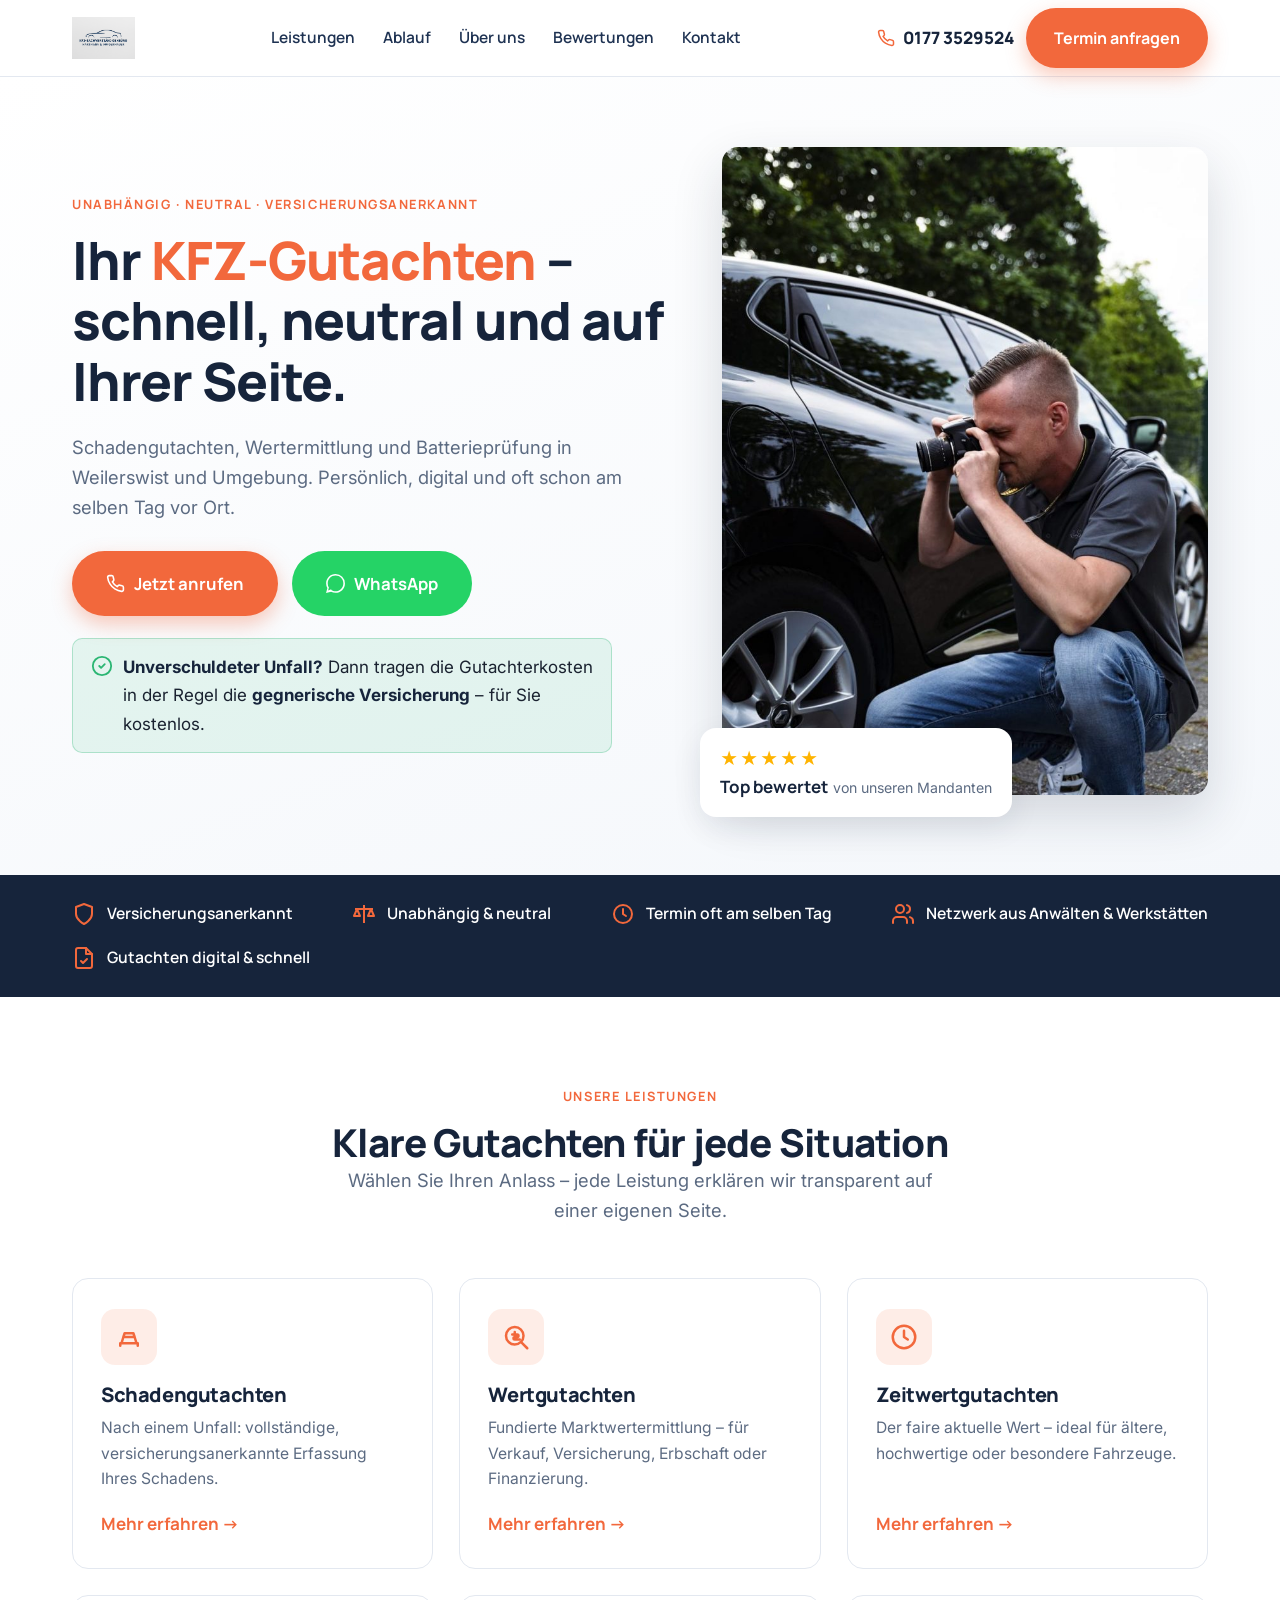
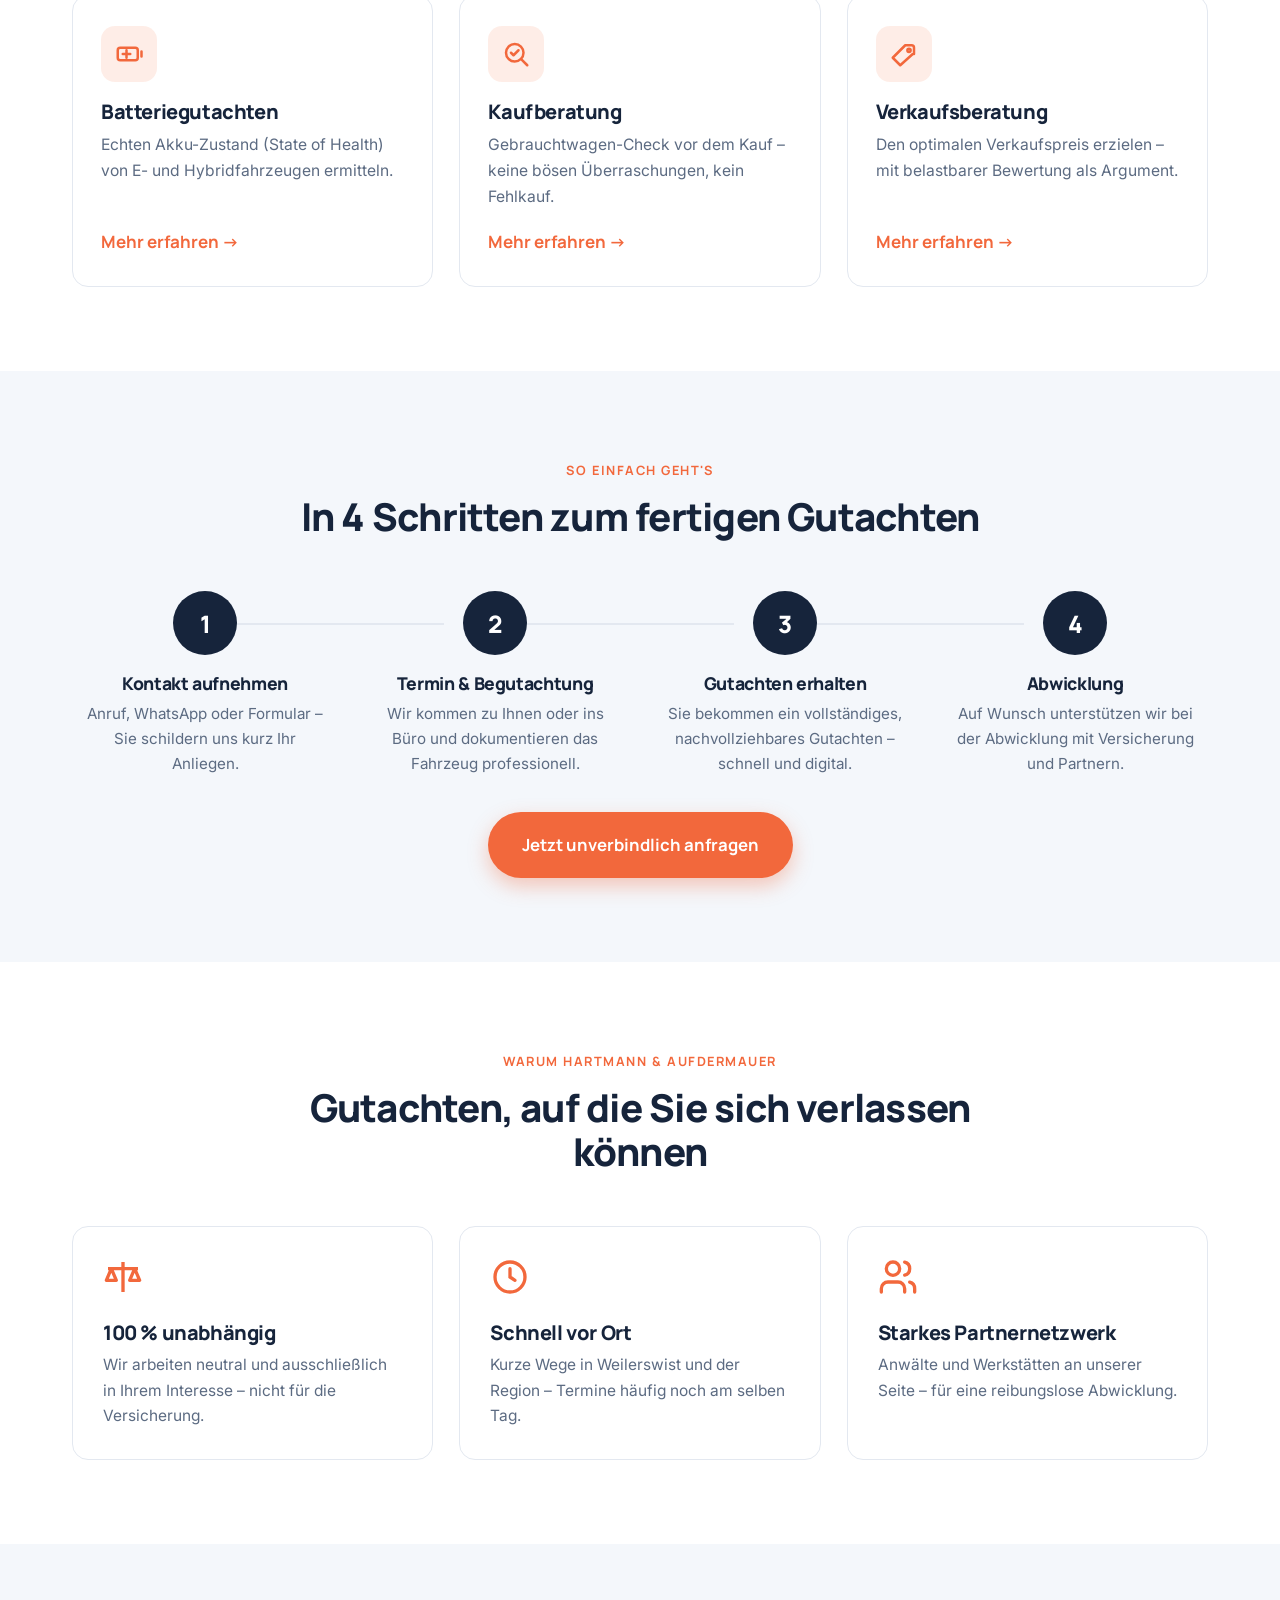
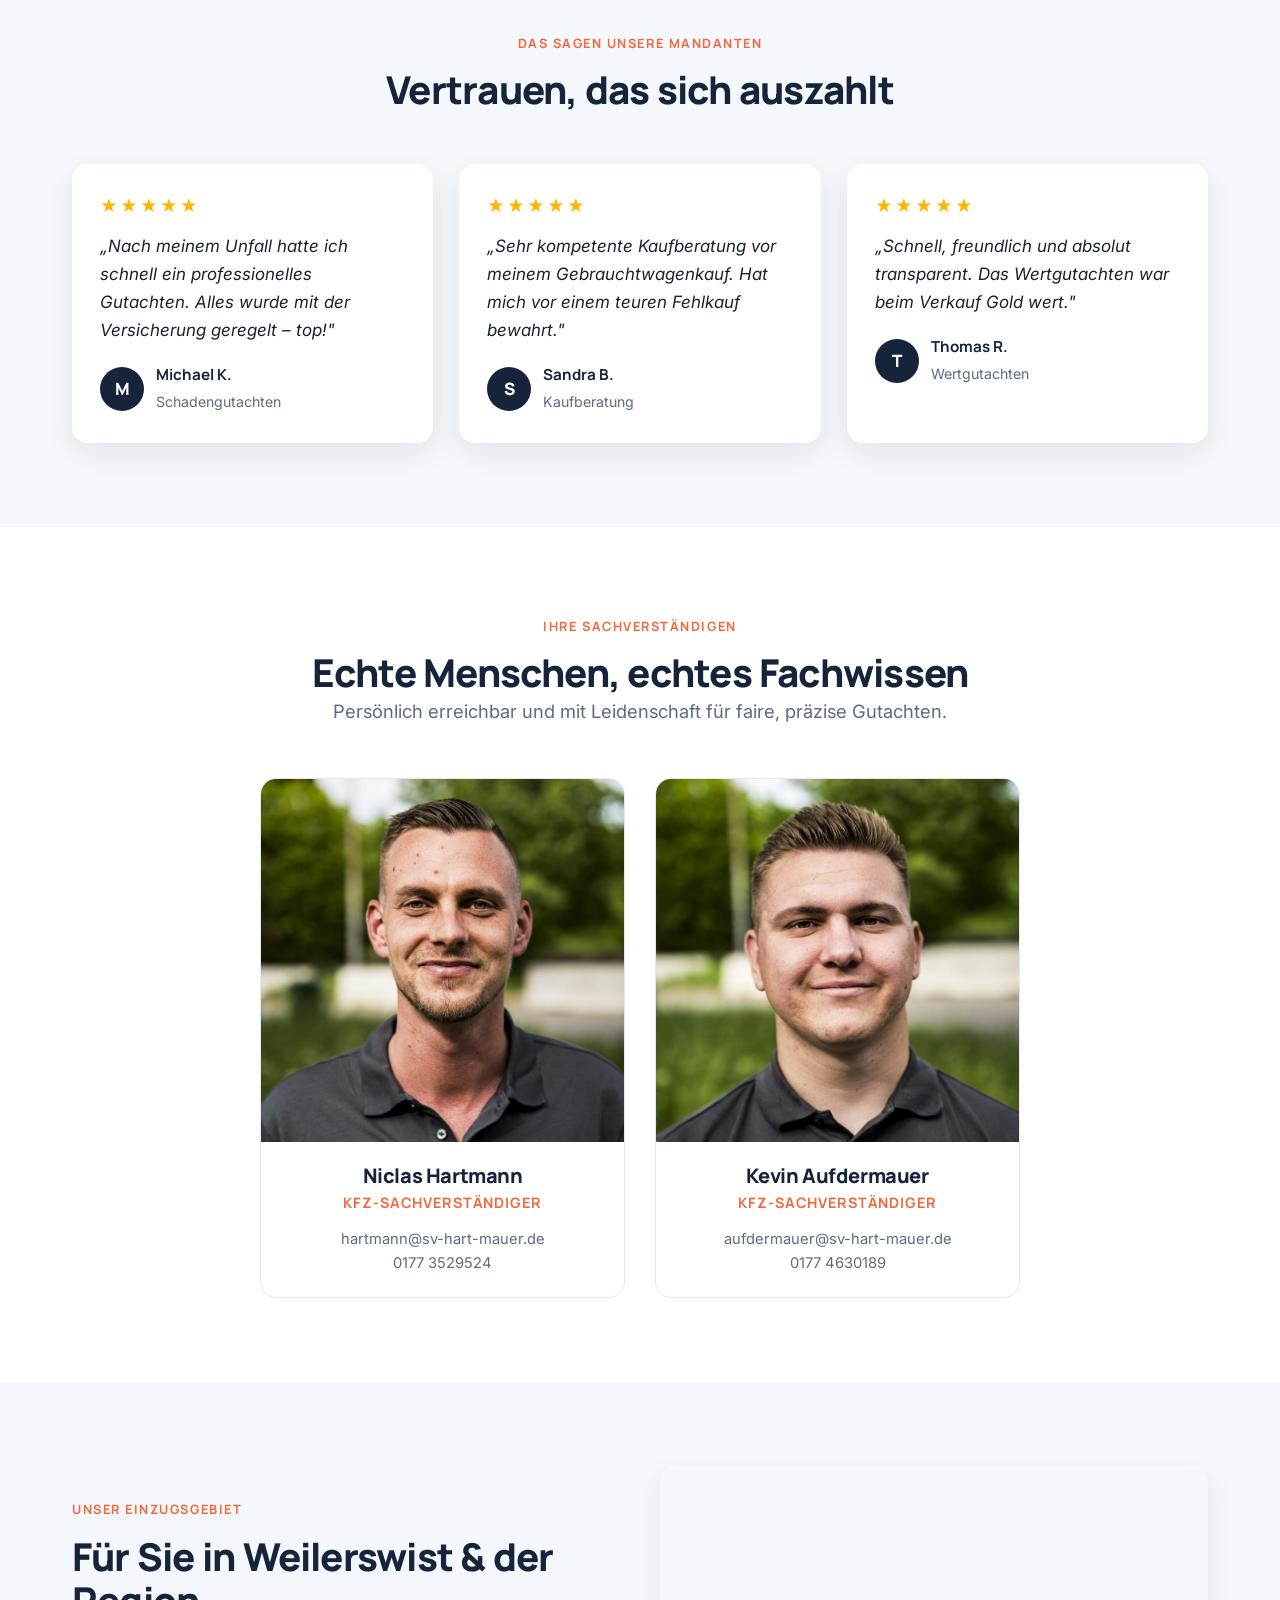
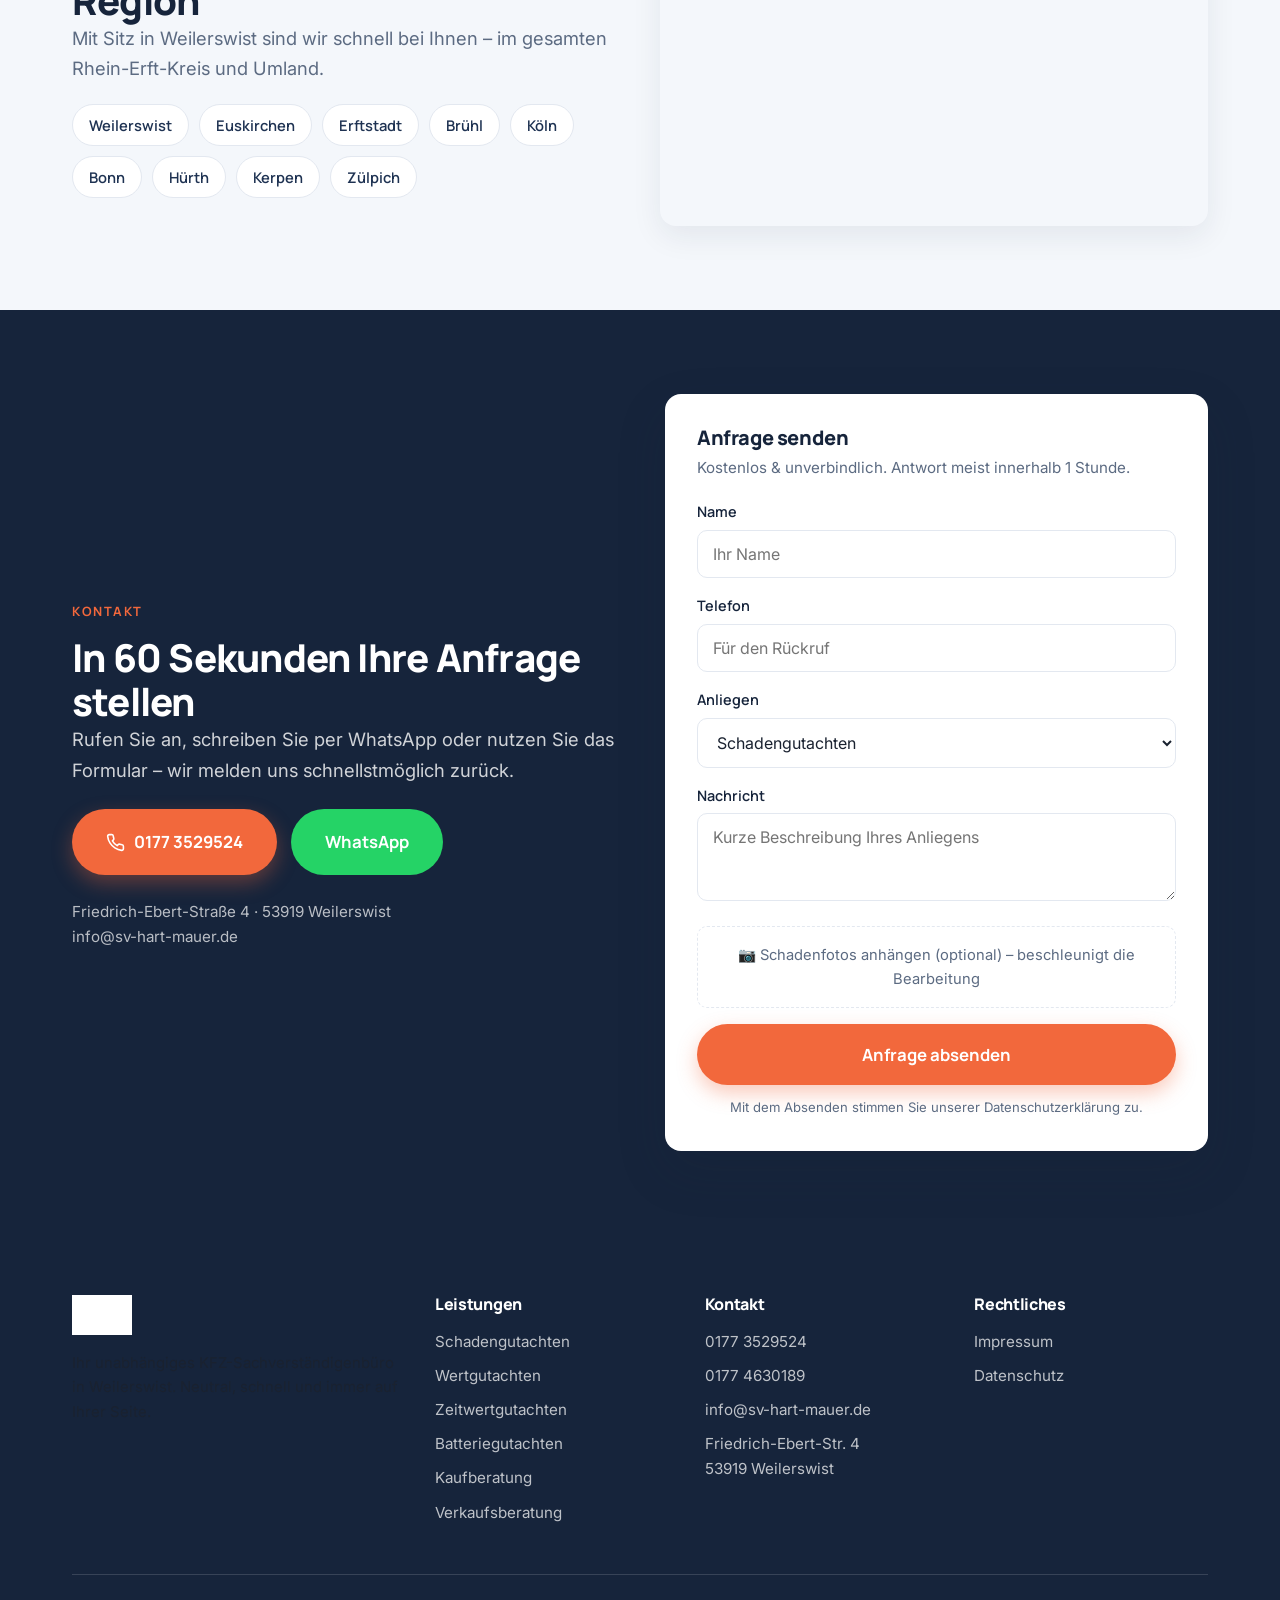
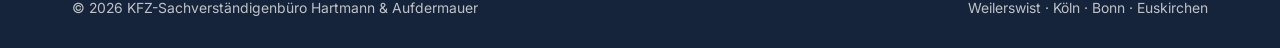
==== index.html @ 3e232c46 "Demo: Website-Prototyp KFZ-Sachverständigenbüro Hartmann & Aufdermauer Co-Authored-By: Claude Opus 4" ====
<!DOCTYPE html>
<html lang="de">
<head>
<meta charset="UTF-8">
<meta name="viewport" content="width=device-width, initial-scale=1">
<title>KFZ-Sachverständigenbüro Hartmann & Aufdermauer | Gutachten in Weilerswist</title>
<meta name="description" content="Unabhängiges KFZ-Sachverständigenbüro in Weilerswist. Schadengutachten, Wertgutachten & Batterieprüfung – neutral, versicherungsanerkannt, oft am selben Tag. Jetzt anrufen.">
<link rel="icon" href="images/logo-icon.png">
<link rel="preconnect" href="https://fonts.googleapis.com">
<link rel="preconnect" href="https://fonts.gstatic.com" crossorigin>
<link href="https://fonts.googleapis.com/css2?family=Inter:wght@400;500;600&family=Manrope:wght@600;700;800&display=swap" rel="stylesheet">
<link rel="stylesheet" href="css/style.css">
</head>
<body>

<!-- ============ HEADER ============ -->
<header class="header">
  <div class="container header-inner">
    <a class="logo" href="index.html"><img src="images/logo-quer.png" alt="KFZ-Sachverständigenbüro Hartmann & Aufdermauer"></a>
    <input type="checkbox" id="navtoggle" class="nav-toggle">
    <nav class="nav">
      <a href="#leistungen">Leistungen</a>
      <a href="#ablauf">Ablauf</a>
      <a href="#team">Über uns</a>
      <a href="#bewertungen">Bewertungen</a>
      <a href="#kontakt">Kontakt</a>
    </nav>
    <div class="header-cta">
      <a class="header-phone" href="tel:+491773529524">
        <svg viewBox="0 0 24 24" fill="none" stroke="currentColor" stroke-width="2"><path d="M22 16.92v3a2 2 0 0 1-2.18 2 19.79 19.79 0 0 1-8.63-3.07 19.5 19.5 0 0 1-6-6 19.79 19.79 0 0 1-3.07-8.67A2 2 0 0 1 4.11 2h3a2 2 0 0 1 2 1.72c.13.96.36 1.9.7 2.81a2 2 0 0 1-.45 2.11L8.09 9.91a16 16 0 0 0 6 6l1.27-1.27a2 2 0 0 1 2.11-.45c.9.34 1.85.57 2.81.7A2 2 0 0 1 22 16.92z" stroke-linecap="round" stroke-linejoin="round"/></svg>
        0177 3529524
      </a>
      <a class="btn btn-primary" href="#kontakt">Termin anfragen</a>
      <label for="navtoggle" class="nav-toggle-label"><span></span><span></span><span></span></label>
    </div>
  </div>
</header>

<!-- ============ HERO ============ -->
<section class="hero">
  <div class="container hero-grid">
    <div class="hero-text">
      <span class="eyebrow">Unabhängig · Neutral · Versicherungsanerkannt</span>
      <h1>Ihr <span>KFZ-Gutachten</span> – schnell, neutral und auf Ihrer Seite.</h1>
      <p class="lead">Schadengutachten, Wertermittlung und Batterieprüfung in Weilerswist und Umgebung. Persönlich, digital und oft schon am selben Tag vor Ort.</p>
      <div class="hero-actions">
        <a class="btn btn-primary btn-lg" href="tel:+491773529524">
          <svg viewBox="0 0 24 24" fill="none" stroke="currentColor" stroke-width="2"><path d="M22 16.92v3a2 2 0 0 1-2.18 2 19.79 19.79 0 0 1-8.63-3.07 19.5 19.5 0 0 1-6-6 19.79 19.79 0 0 1-3.07-8.67A2 2 0 0 1 4.11 2h3a2 2 0 0 1 2 1.72c.13.96.36 1.9.7 2.81a2 2 0 0 1-.45 2.11L8.09 9.91a16 16 0 0 0 6 6l1.27-1.27a2 2 0 0 1 2.11-.45c.9.34 1.85.57 2.81.7A2 2 0 0 1 22 16.92z" stroke-linecap="round" stroke-linejoin="round"/></svg>
          Jetzt anrufen
        </a>
        <a class="btn btn-whatsapp btn-lg" href="https://wa.me/491773529524">
          <svg viewBox="0 0 24 24" fill="currentColor"><path d="M.057 24l1.687-6.163a11.867 11.867 0 0 1-1.587-5.946C.16 5.335 5.495 0 12.05 0a11.817 11.817 0 0 1 8.413 3.488 11.824 11.824 0 0 1 3.48 8.414c-.003 6.557-5.338 11.892-11.893 11.892a11.9 11.9 0 0 1-5.688-1.448L.057 24zm6.597-3.807c1.676.995 3.276 1.591 5.392 1.592 5.448 0 9.886-4.434 9.889-9.885.002-5.462-4.415-9.89-9.881-9.892-5.452 0-9.887 4.434-9.889 9.884a9.86 9.86 0 0 0 1.51 5.26l-.999 3.648 3.978-1.607z"/></svg>
          WhatsApp
        </a>
      </div>
      <div class="hero-reassure">
        <svg viewBox="0 0 24 24" fill="none" stroke="currentColor" stroke-width="2"><path d="M9 12l2 2 4-4" stroke-linecap="round" stroke-linejoin="round"/><circle cx="12" cy="12" r="10"/></svg>
        <span><strong>Unverschuldeter Unfall?</strong> Dann tragen die Gutachterkosten in der Regel die <strong>gegnerische Versicherung</strong> – für Sie kostenlos.</span>
      </div>
    </div>
    <div class="hero-media">
      <img src="images/gutachter-fotografiert-fahrzeug.jpg" alt="KFZ-Sachverständiger dokumentiert ein Fahrzeug mit der Kamera">
      <div class="hero-badge">
        <div>
          <div class="stars">★★★★★</div>
          <b>Top bewertet</b> <small>von unseren Mandanten</small>
        </div>
      </div>
    </div>
  </div>
</section>

<!-- ============ TRUST BAR ============ -->
<div class="trustbar">
  <div class="container">
    <div class="trust-item"><svg viewBox="0 0 24 24" fill="none" stroke="currentColor" stroke-width="2"><path d="M12 22s8-4 8-10V5l-8-3-8 3v7c0 6 8 10 8 10z" stroke-linejoin="round"/></svg> Versicherungsanerkannt</div>
    <div class="trust-item"><svg viewBox="0 0 24 24" fill="none" stroke="currentColor" stroke-width="2"><path d="M12 3v18M3 7h18M5 7l3 7H2l3-7zm14 0l3 7h-6l3-7z" stroke-linejoin="round"/></svg> Unabhängig & neutral</div>
    <div class="trust-item"><svg viewBox="0 0 24 24" fill="none" stroke="currentColor" stroke-width="2"><circle cx="12" cy="12" r="9"/><path d="M12 7v5l3 2" stroke-linecap="round"/></svg> Termin oft am selben Tag</div>
    <div class="trust-item"><svg viewBox="0 0 24 24" fill="none" stroke="currentColor" stroke-width="2"><path d="M16 21v-2a4 4 0 0 0-4-4H6a4 4 0 0 0-4 4v2M9 11a4 4 0 1 0 0-8 4 4 0 0 0 0 8zm13 10v-2a4 4 0 0 0-3-3.87M16 3.13a4 4 0 0 1 0 7.75" stroke-linecap="round" stroke-linejoin="round"/></svg> Netzwerk aus Anwälten & Werkstätten</div>
    <div class="trust-item"><svg viewBox="0 0 24 24" fill="none" stroke="currentColor" stroke-width="2"><path d="M14 2H6a2 2 0 0 0-2 2v16a2 2 0 0 0 2 2h12a2 2 0 0 0 2-2V8z" stroke-linejoin="round"/><path d="M14 2v6h6M9 15l2 2 4-4" stroke-linecap="round" stroke-linejoin="round"/></svg> Gutachten digital & schnell</div>
  </div>
</div>

<!-- ============ LEISTUNGEN ============ -->
<section class="section" id="leistungen">
  <div class="container">
    <div class="section-head center">
      <span class="eyebrow">Unsere Leistungen</span>
      <h2>Klare Gutachten für jede Situation</h2>
      <p class="lead">Wählen Sie Ihren Anlass – jede Leistung erklären wir transparent auf einer eigenen Seite.</p>
    </div>
    <div class="grid grid-3">

      <a class="service-card" href="schadengutachten.html">
        <div class="service-ico"><svg viewBox="0 0 24 24" fill="none" stroke="currentColor" stroke-width="2"><path d="M5 17h14M6 17l1.5-5h9L18 17M7.5 12l1-3h7l1 3M5 17v2m14-2v2" stroke-linecap="round" stroke-linejoin="round"/></svg></div>
        <h3>Schadengutachten</h3>
        <p>Nach einem Unfall: vollständige, versicherungsanerkannte Erfassung Ihres Schadens.</p>
        <span class="service-link">Mehr erfahren →</span>
      </a>

      <a class="service-card" href="wertgutachten.html">
        <div class="service-ico"><svg viewBox="0 0 24 24" fill="none" stroke="currentColor" stroke-width="2"><circle cx="11" cy="11" r="7"/><path d="M21 21l-4.3-4.3M11 8v6M9 10h4a1 1 0 0 1 0 2h-2a1 1 0 0 0 0 2h4" stroke-linecap="round" stroke-linejoin="round"/></svg></div>
        <h3>Wertgutachten</h3>
        <p>Fundierte Marktwertermittlung – für Verkauf, Versicherung, Erbschaft oder Finanzierung.</p>
        <span class="service-link">Mehr erfahren →</span>
      </a>

      <a class="service-card" href="zeitwertgutachten.html">
        <div class="service-ico"><svg viewBox="0 0 24 24" fill="none" stroke="currentColor" stroke-width="2"><circle cx="12" cy="12" r="9"/><path d="M12 7v5l3 2" stroke-linecap="round" stroke-linejoin="round"/></svg></div>
        <h3>Zeitwertgutachten</h3>
        <p>Der faire aktuelle Wert – ideal für ältere, hochwertige oder besondere Fahrzeuge.</p>
        <span class="service-link">Mehr erfahren →</span>
      </a>

      <a class="service-card" href="batteriegutachten.html">
        <div class="service-ico"><svg viewBox="0 0 24 24" fill="none" stroke="currentColor" stroke-width="2"><rect x="3" y="7" width="16" height="10" rx="2"/><path d="M22 10v4M7 12h6M10 9v6" stroke-linecap="round"/></svg></div>
        <h3>Batteriegutachten</h3>
        <p>Echten Akku-Zustand (State of Health) von E- und Hybridfahrzeugen ermitteln.</p>
        <span class="service-link">Mehr erfahren →</span>
      </a>

      <a class="service-card" href="kaufberatung.html">
        <div class="service-ico"><svg viewBox="0 0 24 24" fill="none" stroke="currentColor" stroke-width="2"><circle cx="11" cy="11" r="7"/><path d="M21 21l-4.3-4.3M8 11l2 2 4-4" stroke-linecap="round" stroke-linejoin="round"/></svg></div>
        <h3>Kaufberatung</h3>
        <p>Gebrauchtwagen-Check vor dem Kauf – keine bösen Überraschungen, kein Fehlkauf.</p>
        <span class="service-link">Mehr erfahren →</span>
      </a>

      <a class="service-card" href="verkaufsberatung.html">
        <div class="service-ico"><svg viewBox="0 0 24 24" fill="none" stroke="currentColor" stroke-width="2"><path d="M20 12V7a2 2 0 0 0-2-2h-5L3 15l6 6 10-9z" stroke-linejoin="round"/><circle cx="16" cy="9" r="1.3"/></svg></div>
        <h3>Verkaufsberatung</h3>
        <p>Den optimalen Verkaufspreis erzielen – mit belastbarer Bewertung als Argument.</p>
        <span class="service-link">Mehr erfahren →</span>
      </a>

    </div>
  </div>
</section>

<!-- ============ ABLAUF ============ -->
<section class="section section-soft" id="ablauf">
  <div class="container">
    <div class="section-head center">
      <span class="eyebrow">So einfach geht's</span>
      <h2>In 4 Schritten zum fertigen Gutachten</h2>
    </div>
    <div class="steps">
      <div class="step">
        <div class="step-num">1</div>
        <h3>Kontakt aufnehmen</h3>
        <p>Anruf, WhatsApp oder Formular – Sie schildern uns kurz Ihr Anliegen.</p>
      </div>
      <div class="step">
        <div class="step-num">2</div>
        <h3>Termin & Begutachtung</h3>
        <p>Wir kommen zu Ihnen oder ins Büro und dokumentieren das Fahrzeug professionell.</p>
      </div>
      <div class="step">
        <div class="step-num">3</div>
        <h3>Gutachten erhalten</h3>
        <p>Sie bekommen ein vollständiges, nachvollziehbares Gutachten – schnell und digital.</p>
      </div>
      <div class="step">
        <div class="step-num">4</div>
        <h3>Abwicklung</h3>
        <p>Auf Wunsch unterstützen wir bei der Abwicklung mit Versicherung und Partnern.</p>
      </div>
    </div>
    <div class="center" style="margin-top:36px">
      <!-- GRAFIK-HINWEIS: Diese 4-Schritt-Leiste kann optional durch eine illustrierte Prozessgrafik
           (nummerierte Kreise mit Mini-Icons & Verbindungslinie) ersetzt/ergänzt werden. -->
      <a class="btn btn-primary btn-lg" href="#kontakt">Jetzt unverbindlich anfragen</a>
    </div>
  </div>
</section>

<!-- ============ USP ============ -->
<section class="section">
  <div class="container">
    <div class="section-head center">
      <span class="eyebrow">Warum Hartmann & Aufdermauer</span>
      <h2>Gutachten, auf die Sie sich verlassen können</h2>
    </div>
    <div class="usp-grid">
      <div class="usp">
        <svg viewBox="0 0 24 24" fill="none" stroke="currentColor" stroke-width="2"><path d="M12 3v18M3 7h18M5 7l3 7H2l3-7zm14 0l3 7h-6l3-7z" stroke-linejoin="round"/></svg>
        <h3>100 % unabhängig</h3>
        <p>Wir arbeiten neutral und ausschließlich in Ihrem Interesse – nicht für die Versicherung.</p>
      </div>
      <div class="usp">
        <svg viewBox="0 0 24 24" fill="none" stroke="currentColor" stroke-width="2"><circle cx="12" cy="12" r="9"/><path d="M12 7v5l3 2" stroke-linecap="round"/></svg>
        <h3>Schnell vor Ort</h3>
        <p>Kurze Wege in Weilerswist und der Region – Termine häufig noch am selben Tag.</p>
      </div>
      <div class="usp">
        <svg viewBox="0 0 24 24" fill="none" stroke="currentColor" stroke-width="2"><path d="M16 21v-2a4 4 0 0 0-4-4H6a4 4 0 0 0-4 4v2M9 11a4 4 0 1 0 0-8 4 4 0 0 0 0 8zm13 10v-2a4 4 0 0 0-3-3.87M16 3.13a4 4 0 0 1 0 7.75" stroke-linecap="round" stroke-linejoin="round"/></svg>
        <h3>Starkes Partnernetzwerk</h3>
        <p>Anwälte und Werkstätten an unserer Seite – für eine reibungslose Abwicklung.</p>
      </div>
    </div>
  </div>
</section>

<!-- ============ BEWERTUNGEN ============ -->
<section class="section section-soft" id="bewertungen">
  <div class="container">
    <div class="section-head center">
      <span class="eyebrow">Das sagen unsere Mandanten</span>
      <h2>Vertrauen, das sich auszahlt</h2>
      <!-- HINWEIS: Hier idealerweise echtes Google-Bewertungen-Widget einbinden.
           Platzhalter-Zitate unten gegen echte Rezensionen austauschen. -->
    </div>
    <div class="testi-grid">
      <div class="testi">
        <div class="stars">★★★★★</div>
        <p>„Nach meinem Unfall hatte ich schnell ein professionelles Gutachten. Alles wurde mit der Versicherung geregelt – top!"</p>
        <div class="who"><div class="avatar">M</div><div><b>Michael K.</b><small>Schadengutachten</small></div></div>
      </div>
      <div class="testi">
        <div class="stars">★★★★★</div>
        <p>„Sehr kompetente Kaufberatung vor meinem Gebrauchtwagenkauf. Hat mich vor einem teuren Fehlkauf bewahrt."</p>
        <div class="who"><div class="avatar">S</div><div><b>Sandra B.</b><small>Kaufberatung</small></div></div>
      </div>
      <div class="testi">
        <div class="stars">★★★★★</div>
        <p>„Schnell, freundlich und absolut transparent. Das Wertgutachten war beim Verkauf Gold wert."</p>
        <div class="who"><div class="avatar">T</div><div><b>Thomas R.</b><small>Wertgutachten</small></div></div>
      </div>
    </div>
  </div>
</section>

<!-- ============ TEAM ============ -->
<section class="section" id="team">
  <div class="container">
    <div class="section-head center">
      <span class="eyebrow">Ihre Sachverständigen</span>
      <h2>Echte Menschen, echtes Fachwissen</h2>
      <p class="lead">Persönlich erreichbar und mit Leidenschaft für faire, präzise Gutachten.</p>
    </div>
    <!-- HINWEIS: Namens-Zuordnung der beiden Fotos bitte prüfen (Foto ⇄ Person). -->
    <div class="team-grid">
      <div class="team-card">
        <img src="images/portrait-sachverstaendiger-2.jpg" alt="Niclas Hartmann, KFZ-Sachverständiger">
        <div class="body">
          <h3>Niclas Hartmann</h3>
          <div class="role">KFZ-Sachverständiger</div>
          <p class="contact">hartmann@sv-hart-mauer.de<br>0177 3529524</p>
        </div>
      </div>
      <div class="team-card">
        <img src="images/portrait-sachverstaendiger-1.jpg" alt="Kevin Aufdermauer, KFZ-Sachverständiger">
        <div class="body">
          <h3>Kevin Aufdermauer</h3>
          <div class="role">KFZ-Sachverständiger</div>
          <p class="contact">aufdermauer@sv-hart-mauer.de<br>0177 4630189</p>
        </div>
      </div>
    </div>
  </div>
</section>

<!-- ============ EINZUGSGEBIET ============ -->
<section class="section section-soft">
  <div class="container area-grid">
    <div>
      <span class="eyebrow">Unser Einzugsgebiet</span>
      <h2>Für Sie in Weilerswist & der Region</h2>
      <p class="lead" style="margin-bottom:6px">Mit Sitz in Weilerswist sind wir schnell bei Ihnen – im gesamten Rhein-Erft-Kreis und Umland.</p>
      <div class="area-tags">
        <span>Weilerswist</span><span>Euskirchen</span><span>Erftstadt</span><span>Brühl</span>
        <span>Köln</span><span>Bonn</span><span>Hürth</span><span>Kerpen</span><span>Zülpich</span>
      </div>
    </div>
    <iframe class="map-embed" loading="lazy" allowfullscreen
      src="https://www.google.com/maps?q=Friedrich-Ebert-Stra%C3%9Fe%204,%2053919%20Weilerswist&output=embed"></iframe>
  </div>
</section>

<!-- ============ KONTAKT / CTA ============ -->
<section class="section cta-band" id="kontakt">
  <div class="container cta-grid">
    <div>
      <span class="eyebrow">Kontakt</span>
      <h2>In 60 Sekunden Ihre Anfrage stellen</h2>
      <p class="lead">Rufen Sie an, schreiben Sie per WhatsApp oder nutzen Sie das Formular – wir melden uns schnellstmöglich zurück.</p>
      <div class="hero-actions" style="margin-top:24px">
        <a class="btn btn-primary btn-lg" href="tel:+491773529524">
          <svg viewBox="0 0 24 24" fill="none" stroke="currentColor" stroke-width="2"><path d="M22 16.92v3a2 2 0 0 1-2.18 2 19.79 19.79 0 0 1-8.63-3.07 19.5 19.5 0 0 1-6-6 19.79 19.79 0 0 1-3.07-8.67A2 2 0 0 1 4.11 2h3a2 2 0 0 1 2 1.72c.13.96.36 1.9.7 2.81a2 2 0 0 1-.45 2.11L8.09 9.91a16 16 0 0 0 6 6l1.27-1.27a2 2 0 0 1 2.11-.45c.9.34 1.85.57 2.81.7A2 2 0 0 1 22 16.92z" stroke-linecap="round" stroke-linejoin="round"/></svg>
          0177 3529524
        </a>
        <a class="btn btn-whatsapp btn-lg" href="https://wa.me/491773529524">WhatsApp</a>
      </div>
      <p style="color:rgba(255,255,255,.7);margin-top:24px;font-size:.95rem">
        Friedrich-Ebert-Straße 4 · 53919 Weilerswist<br>info@sv-hart-mauer.de
      </p>
    </div>
    <div class="form-card">
      <h3>Anfrage senden</h3>
      <p class="sub">Kostenlos & unverbindlich. Antwort meist innerhalb 1 Stunde.</p>
      <form onsubmit="alert('Demo-Formular – im Live-Betrieb wird die Anfrage versendet.');return false;">
        <div class="field"><label>Name</label><input type="text" placeholder="Ihr Name" required></div>
        <div class="field"><label>Telefon</label><input type="tel" placeholder="Für den Rückruf" required></div>
        <div class="field"><label>Anliegen</label>
          <select>
            <option>Schadengutachten</option><option>Wertgutachten</option>
            <option>Zeitwertgutachten</option><option>Batteriegutachten</option>
            <option>Kaufberatung</option><option>Verkaufsberatung</option>
          </select>
        </div>
        <div class="field"><label>Nachricht</label><textarea rows="3" placeholder="Kurze Beschreibung Ihres Anliegens"></textarea></div>
        <div class="field"><div class="field-file">📷 Schadenfotos anhängen (optional) – beschleunigt die Bearbeitung</div></div>
        <button class="btn btn-primary btn-block btn-lg" type="submit">Anfrage absenden</button>
        <p class="form-fineprint">Mit dem Absenden stimmen Sie unserer Datenschutzerklärung zu.</p>
      </form>
    </div>
  </div>
</section>

<!-- ============ FOOTER ============ -->
<footer class="footer">
  <div class="container">
    <div class="footer-grid">
      <div>
        <img src="images/logo-quer.png" alt="Hartmann & Aufdermauer">
        <p style="font-size:.93rem">Ihr unabhängiges KFZ-Sachverständigenbüro in Weilerswist. Neutral, schnell und immer auf Ihrer Seite.</p>
      </div>
      <div>
        <h4>Leistungen</h4>
        <a href="schadengutachten.html">Schadengutachten</a>
        <a href="wertgutachten.html">Wertgutachten</a>
        <a href="zeitwertgutachten.html">Zeitwertgutachten</a>
        <a href="batteriegutachten.html">Batteriegutachten</a>
        <a href="kaufberatung.html">Kaufberatung</a>
        <a href="verkaufsberatung.html">Verkaufsberatung</a>
      </div>
      <div>
        <h4>Kontakt</h4>
        <a href="tel:+491773529524">0177 3529524</a>
        <a href="tel:+491774630189">0177 4630189</a>
        <a href="mailto:info@sv-hart-mauer.de">info@sv-hart-mauer.de</a>
        <a href="#">Friedrich-Ebert-Str. 4<br>53919 Weilerswist</a>
      </div>
      <div>
        <h4>Rechtliches</h4>
        <a href="#">Impressum</a>
        <a href="#">Datenschutz</a>
      </div>
    </div>
    <div class="footer-bottom">
      <span>© 2026 KFZ-Sachverständigenbüro Hartmann & Aufdermauer</span>
      <span>Weilerswist · Köln · Bonn · Euskirchen</span>
    </div>
  </div>
</footer>

<!-- ============ MOBILE STICKY BAR ============ -->
<div class="mobile-bar">
  <a class="mb-call" href="tel:+491773529524">
    <svg viewBox="0 0 24 24" fill="none" stroke="currentColor" stroke-width="2"><path d="M22 16.92v3a2 2 0 0 1-2.18 2 19.79 19.79 0 0 1-8.63-3.07 19.5 19.5 0 0 1-6-6 19.79 19.79 0 0 1-3.07-8.67A2 2 0 0 1 4.11 2h3a2 2 0 0 1 2 1.72c.13.96.36 1.9.7 2.81a2 2 0 0 1-.45 2.11L8.09 9.91a16 16 0 0 0 6 6l1.27-1.27a2 2 0 0 1 2.11-.45c.9.34 1.85.57 2.81.7A2 2 0 0 1 22 16.92z" stroke-linecap="round" stroke-linejoin="round"/></svg>
    Anrufen
  </a>
  <a class="mb-wa" href="https://wa.me/491773529524">
    <svg viewBox="0 0 24 24" fill="currentColor"><path d="M.057 24l1.687-6.163a11.867 11.867 0 0 1-1.587-5.946C.16 5.335 5.495 0 12.05 0a11.817 11.817 0 0 1 8.413 3.488 11.824 11.824 0 0 1 3.48 8.414c-.003 6.557-5.338 11.892-11.893 11.892a11.9 11.9 0 0 1-5.688-1.448L.057 24z"/></svg>
    WhatsApp
  </a>
</div>

</body>
</html>
---- css/style.css ----
/* ============================================================
   KFZ-Sachverständigenbüro Hartmann & Aufdermauer
   Design-System / Prototyp
   ============================================================ */

:root {
  --navy:        #16243B;
  --navy-700:    #1E3252;
  --navy-600:    #2A436B;
  --accent:      #F2683C;
  --accent-600:  #db521f;
  --green:       #2BB673;
  --bg:          #FFFFFF;
  --bg-soft:     #F4F7FB;
  --bg-navy:     #16243B;
  --text:        #1A2230;
  --muted:       #5C6B82;
  --border:      #E3E8F0;
  --radius:      16px;
  --radius-sm:   10px;
  --shadow:      0 10px 30px rgba(22,36,59,.08);
  --shadow-lg:   0 20px 50px rgba(22,36,59,.16);
  --maxw:        1180px;
  --font-head:   'Manrope', system-ui, sans-serif;
  --font-body:   'Inter', system-ui, sans-serif;
}

* { margin: 0; padding: 0; box-sizing: border-box; }
html { scroll-behavior: smooth; }
body {
  font-family: var(--font-body);
  color: var(--text);
  background: var(--bg);
  font-size: 17px;
  line-height: 1.65;
  -webkit-font-smoothing: antialiased;
}
img { max-width: 100%; display: block; }
a { color: inherit; text-decoration: none; }

h1, h2, h3, h4 { font-family: var(--font-head); color: var(--navy); line-height: 1.15; font-weight: 800; letter-spacing: -.02em; }
h1 { font-size: clamp(2rem, 4.5vw, 3.3rem); }
h2 { font-size: clamp(1.6rem, 3.2vw, 2.4rem); }
h3 { font-size: 1.25rem; }
p  { color: var(--text); }
.muted { color: var(--muted); }

.container { max-width: var(--maxw); margin: 0 auto; padding: 0 22px; }
.section { padding: 84px 0; }
.section-soft { background: var(--bg-soft); }
.center { text-align: center; }
.eyebrow {
  display: inline-block; font-family: var(--font-head); font-weight: 700;
  text-transform: uppercase; letter-spacing: .12em; font-size: .8rem;
  color: var(--accent); margin-bottom: 14px;
}
.lead { font-size: 1.15rem; color: var(--muted); max-width: 620px; }
.center .lead { margin-left: auto; margin-right: auto; }
.section-head { max-width: 720px; margin: 0 auto 52px; }

/* ---------- Buttons ---------- */
.btn {
  display: inline-flex; align-items: center; gap: 9px;
  font-family: var(--font-head); font-weight: 700; font-size: 1rem;
  padding: 15px 26px; border-radius: 999px; cursor: pointer;
  border: 2px solid transparent; transition: .18s ease; white-space: nowrap;
}
.btn svg { width: 19px; height: 19px; }
.btn-primary { background: var(--accent); color: #fff; box-shadow: 0 8px 20px rgba(242,104,60,.35); }
.btn-primary:hover { background: var(--accent-600); transform: translateY(-2px); }
.btn-whatsapp { background: #25D366; color: #fff; }
.btn-whatsapp:hover { background: #1da851; transform: translateY(-2px); }
.btn-ghost { background: transparent; color: var(--navy); border-color: var(--border); }
.btn-ghost:hover { border-color: var(--navy); }
.btn-light { background: #fff; color: var(--navy); }
.btn-light:hover { transform: translateY(-2px); }
.btn-lg { padding: 17px 32px; font-size: 1.05rem; }
.btn-block { width: 100%; justify-content: center; }

/* ---------- Header ---------- */
.header {
  position: sticky; top: 0; z-index: 100; background: rgba(255,255,255,.92);
  backdrop-filter: saturate(150%) blur(10px); border-bottom: 1px solid var(--border);
}
.header-inner { display: flex; align-items: center; justify-content: space-between; height: 76px; }
.logo img { height: 42px; width: auto; }
.nav { display: flex; align-items: center; gap: 28px; }
.nav a { font-family: var(--font-head); font-weight: 600; font-size: .97rem; color: var(--navy-700); }
.nav a:hover { color: var(--accent); }
.header-cta { display: flex; align-items: center; gap: 12px; }
.header-phone { font-family: var(--font-head); font-weight: 800; color: var(--navy); display: inline-flex; align-items: center; gap: 8px; }
.header-phone svg { width: 18px; height: 18px; color: var(--accent); }
.nav-toggle, .nav-toggle-label { display: none; }

/* ---------- Hero ---------- */
.hero { background: linear-gradient(160deg, #fff 0%, var(--bg-soft) 100%); padding: 70px 0 80px; }
.hero-grid { display: grid; grid-template-columns: 1.1fr .9fr; gap: 56px; align-items: center; }
.hero h1 { margin-bottom: 20px; }
.hero h1 span { color: var(--accent); }
.hero p.lead { margin-bottom: 28px; }
.hero-actions { display: flex; flex-wrap: wrap; gap: 14px; margin-bottom: 22px; }
.hero-reassure { display: flex; align-items: flex-start; gap: 10px; background: rgba(43,182,115,.1); border: 1px solid rgba(43,182,115,.3); padding: 14px 18px; border-radius: var(--radius-sm); max-width: 540px; }
.hero-reassure svg { width: 22px; height: 22px; color: var(--green); flex: none; margin-top: 2px; }
.hero-reassure strong { color: var(--navy); }
.hero-media { position: relative; }
.hero-media img { border-radius: var(--radius); box-shadow: var(--shadow-lg); width: 100%; object-fit: cover; }
.hero-badge {
  position: absolute; bottom: -22px; left: -22px; background: #fff; border-radius: var(--radius);
  box-shadow: var(--shadow); padding: 16px 20px; display: flex; align-items: center; gap: 12px;
}
.hero-badge .stars { color: #FFB400; font-size: 1.1rem; letter-spacing: 2px; }
.hero-badge b { font-family: var(--font-head); color: var(--navy); }
.hero-badge small { color: var(--muted); }

/* ---------- Trust bar ---------- */
.trustbar { background: var(--bg-navy); color: #fff; }
.trustbar .container { display: flex; flex-wrap: wrap; justify-content: space-between; gap: 18px; padding-top: 26px; padding-bottom: 26px; }
.trust-item { display: flex; align-items: center; gap: 11px; font-family: var(--font-head); font-weight: 600; font-size: .98rem; }
.trust-item svg { width: 24px; height: 24px; color: var(--accent); flex: none; }

/* ---------- Service cards ---------- */
.grid { display: grid; gap: 26px; }
.grid-3 { grid-template-columns: repeat(3, 1fr); }
.grid-2 { grid-template-columns: repeat(2, 1fr); }
.service-card {
  background: #fff; border: 1px solid var(--border); border-radius: var(--radius);
  padding: 30px 28px; transition: .2s ease; display: flex; flex-direction: column;
}
.service-card:hover { transform: translateY(-5px); box-shadow: var(--shadow-lg); border-color: transparent; }
.service-ico { width: 56px; height: 56px; border-radius: 14px; background: rgba(242,104,60,.12); display: grid; place-items: center; margin-bottom: 18px; }
.service-ico svg { width: 30px; height: 30px; color: var(--accent); }
.service-card h3 { margin-bottom: 9px; }
.service-card p { color: var(--muted); font-size: .98rem; margin-bottom: 18px; flex: 1; }
.service-link { font-family: var(--font-head); font-weight: 700; color: var(--accent); display: inline-flex; align-items: center; gap: 6px; }
.service-card:hover .service-link { gap: 11px; }

/* ---------- Steps ---------- */
.steps { display: grid; grid-template-columns: repeat(4, 1fr); gap: 24px; counter-reset: step; }
.step { position: relative; text-align: center; padding: 0 8px; }
.step-num { width: 64px; height: 64px; margin: 0 auto 18px; border-radius: 50%; background: var(--navy); color: #fff; font-family: var(--font-head); font-weight: 800; font-size: 1.5rem; display: grid; place-items: center; position: relative; z-index: 2; }
.step:not(:last-child)::after { content: ""; position: absolute; top: 32px; left: 60%; width: 80%; height: 2px; background: var(--border); z-index: 1; }
.step h3 { font-size: 1.1rem; margin-bottom: 7px; }
.step p { color: var(--muted); font-size: .95rem; }

/* ---------- USP ---------- */
.usp-grid { display: grid; grid-template-columns: repeat(3,1fr); gap: 26px; }
.usp { background: #fff; border-radius: var(--radius); padding: 30px; border: 1px solid var(--border); }
.usp svg { width: 40px; height: 40px; color: var(--accent); margin-bottom: 16px; }
.usp h3 { margin-bottom: 8px; }
.usp p { color: var(--muted); font-size: .97rem; }

/* ---------- Testimonials ---------- */
.testi-grid { display: grid; grid-template-columns: repeat(3,1fr); gap: 26px; }
.testi { background: #fff; border-radius: var(--radius); padding: 28px; box-shadow: var(--shadow); }
.testi .stars { color: #FFB400; letter-spacing: 2px; margin-bottom: 12px; }
.testi p { font-style: italic; color: var(--text); margin-bottom: 18px; }
.testi .who { display: flex; align-items: center; gap: 12px; }
.testi .avatar { width: 44px; height: 44px; border-radius: 50%; background: var(--navy); color: #fff; display: grid; place-items: center; font-family: var(--font-head); font-weight: 800; }
.testi .who b { font-family: var(--font-head); color: var(--navy); display: block; font-size: .95rem; }
.testi .who small { color: var(--muted); }

/* ---------- Team ---------- */
.team-grid { display: grid; grid-template-columns: repeat(2,1fr); gap: 30px; max-width: 760px; margin: 0 auto; }
.team-card { background: #fff; border: 1px solid var(--border); border-radius: var(--radius); overflow: hidden; text-align: center; }
.team-card img { width: 100%; aspect-ratio: 1/1; object-fit: cover; }
.team-card .body { padding: 22px; }
.team-card h3 { margin-bottom: 4px; }
.team-card .role { color: var(--accent); font-family: var(--font-head); font-weight: 700; font-size: .9rem; text-transform: uppercase; letter-spacing: .06em; margin-bottom: 12px; }
.team-card .contact { font-size: .92rem; color: var(--muted); }

/* ---------- Area / map ---------- */
.area-grid { display: grid; grid-template-columns: 1fr 1fr; gap: 40px; align-items: center; }
.area-tags { display: flex; flex-wrap: wrap; gap: 10px; margin-top: 20px; }
.area-tags span { background: #fff; border: 1px solid var(--border); border-radius: 999px; padding: 8px 16px; font-size: .92rem; font-family: var(--font-head); font-weight: 600; color: var(--navy-700); }
.map-embed { border-radius: var(--radius); overflow: hidden; box-shadow: var(--shadow); border: 0; width: 100%; height: 360px; }

/* ---------- CTA / Form ---------- */
.cta-band { background: var(--bg-navy); color: #fff; border-radius: 0; }
.cta-grid { display: grid; grid-template-columns: 1fr 1fr; gap: 50px; align-items: center; }
.cta-band h2 { color: #fff; }
.cta-band .lead { color: rgba(255,255,255,.8); }
.form-card { background: #fff; border-radius: var(--radius); padding: 32px; box-shadow: var(--shadow-lg); }
.form-card h3 { margin-bottom: 6px; }
.form-card p.sub { color: var(--muted); font-size: .95rem; margin-bottom: 20px; }
.field { margin-bottom: 16px; }
.field label { display: block; font-family: var(--font-head); font-weight: 600; font-size: .9rem; color: var(--navy); margin-bottom: 6px; }
.field input, .field select, .field textarea {
  width: 100%; padding: 13px 15px; border: 1px solid var(--border); border-radius: var(--radius-sm);
  font-family: var(--font-body); font-size: 1rem; background: #fff; color: var(--text);
}
.field input:focus, .field select:focus, .field textarea:focus { outline: none; border-color: var(--accent); box-shadow: 0 0 0 3px rgba(242,104,60,.15); }
.field-file { border: 1.5px dashed var(--border); border-radius: var(--radius-sm); padding: 16px; text-align: center; color: var(--muted); font-size: .92rem; }
.form-fineprint { font-size: .82rem; color: var(--muted); margin-top: 12px; text-align: center; }

/* ---------- Placeholder (für noch fehlende Bilder/Grafiken) ---------- */
.placeholder {
  border: 2px dashed #B9C4D6; border-radius: var(--radius); background:
    repeating-linear-gradient(45deg, #eef2f8, #eef2f8 12px, #e6ecf5 12px, #e6ecf5 24px);
  display: flex; flex-direction: column; align-items: center; justify-content: center;
  text-align: center; padding: 28px; color: var(--navy-700); min-height: 220px;
}
.placeholder .ph-tag { font-family: var(--font-head); font-weight: 800; text-transform: uppercase; letter-spacing: .08em; font-size: .72rem; color: var(--accent); background: #fff; padding: 4px 12px; border-radius: 999px; margin-bottom: 12px; }
.placeholder strong { font-family: var(--font-head); font-size: 1.05rem; display: block; margin-bottom: 6px; }
.placeholder small { color: var(--muted); max-width: 360px; line-height: 1.5; }
.placeholder.ratio-wide { aspect-ratio: 16/9; }
.placeholder.ratio-sq { aspect-ratio: 1/1; }

/* ---------- Footer ---------- */
.footer { background: var(--navy); color: rgba(255,255,255,.72); padding: 60px 0 28px; }
.footer-grid { display: grid; grid-template-columns: 1.4fr 1fr 1fr 1fr; gap: 36px; margin-bottom: 40px; }
.footer img { height: 40px; margin-bottom: 16px; filter: brightness(0) invert(1); }
.footer h4 { color: #fff; font-size: 1rem; margin-bottom: 16px; }
.footer a { display: block; color: rgba(255,255,255,.72); margin-bottom: 9px; font-size: .95rem; }
.footer a:hover { color: var(--accent); }
.footer-bottom { border-top: 1px solid rgba(255,255,255,.14); padding-top: 22px; display: flex; justify-content: space-between; flex-wrap: wrap; gap: 10px; font-size: .87rem; }

/* ---------- Mobile sticky call bar ---------- */
.mobile-bar { display: none; }

/* ============================================================
   LANDINGPAGE-spezifisch
   ============================================================ */
.lp-hero { background: linear-gradient(160deg,#fff 0%, var(--bg-soft) 100%); padding: 60px 0 70px; }
.lp-hero-grid { display: grid; grid-template-columns: 1.05fr .95fr; gap: 50px; align-items: center; }
.breadcrumb { font-size: .88rem; color: var(--muted); margin-bottom: 18px; }
.breadcrumb a:hover { color: var(--accent); }
.lp-hero h1 { margin-bottom: 18px; }
.lp-hero h1 span { color: var(--accent); }
.lp-points { list-style: none; margin: 22px 0 28px; }
.lp-points li { display: flex; gap: 12px; align-items: flex-start; margin-bottom: 13px; font-size: 1.02rem; }
.lp-points svg { width: 22px; height: 22px; color: var(--green); flex: none; margin-top: 3px; }
.lp-hero-media img { border-radius: var(--radius); box-shadow: var(--shadow-lg); width: 100%; }

.cost-box { background: rgba(43,182,115,.08); border: 1px solid rgba(43,182,115,.3); border-radius: var(--radius); padding: 28px 30px; display: flex; gap: 18px; align-items: flex-start; }
.cost-box svg { width: 40px; height: 40px; color: var(--green); flex: none; }
.cost-box h3 { margin-bottom: 6px; }
.cost-box p { color: var(--muted); margin: 0; }

.included { display: grid; grid-template-columns: 1fr 1fr; gap: 14px 30px; }
.included li { list-style: none; display: flex; gap: 11px; align-items: flex-start; }
.included svg { width: 21px; height: 21px; color: var(--accent); flex: none; margin-top: 3px; }

/* FAQ (CSS-only accordion) */
.faq { max-width: 800px; margin: 0 auto; }
.faq details { background: #fff; border: 1px solid var(--border); border-radius: var(--radius-sm); margin-bottom: 14px; padding: 0 24px; }
.faq summary { cursor: pointer; list-style: none; font-family: var(--font-head); font-weight: 700; color: var(--navy); padding: 20px 0; display: flex; justify-content: space-between; align-items: center; gap: 16px; }
.faq summary::-webkit-details-marker { display: none; }
.faq summary::after { content: "+"; font-size: 1.6rem; color: var(--accent); font-weight: 400; transition: .2s; }
.faq details[open] summary::after { transform: rotate(45deg); }
.faq details p { color: var(--muted); padding-bottom: 22px; margin: 0; }

/* ---------- Responsive ---------- */
@media (max-width: 980px) {
  .hero-grid, .lp-hero-grid, .cta-grid, .area-grid { grid-template-columns: 1fr; gap: 36px; }
  .hero-media { order: -1; }
  .grid-3, .usp-grid, .testi-grid { grid-template-columns: 1fr 1fr; }
  .steps { grid-template-columns: 1fr 1fr; gap: 34px; }
  .step::after { display: none; }
  .footer-grid { grid-template-columns: 1fr 1fr; }
}
@media (max-width: 760px) {
  .section { padding: 60px 0; }
  .nav, .header-phone { display: none; }
  .nav-toggle-label { display: inline-flex; flex-direction: column; gap: 5px; cursor: pointer; padding: 8px; }
  .nav-toggle-label span { width: 26px; height: 2.5px; background: var(--navy); border-radius: 2px; }
  .nav-toggle:checked ~ .nav {
    display: flex; position: absolute; top: 76px; left: 0; right: 0; flex-direction: column;
    background: #fff; padding: 22px; gap: 16px; border-bottom: 1px solid var(--border); box-shadow: var(--shadow);
  }
  .grid-3, .grid-2, .usp-grid, .testi-grid, .included, .team-grid { grid-template-columns: 1fr; }
  .steps { grid-template-columns: 1fr; }
  body { padding-bottom: 72px; } /* Platz für mobile bar */
  .mobile-bar {
    display: grid; grid-template-columns: 1fr 1fr; position: fixed; bottom: 0; left: 0; right: 0;
    z-index: 200; box-shadow: 0 -4px 20px rgba(0,0,0,.12);
  }
  .mobile-bar a { padding: 16px; text-align: center; font-family: var(--font-head); font-weight: 700; color: #fff; display: flex; align-items: center; justify-content: center; gap: 8px; }
  .mobile-bar svg { width: 19px; height: 19px; }
  .mobile-bar .mb-call { background: var(--accent); }
  .mobile-bar .mb-wa { background: #25D366; }
  .hero-badge { left: 50%; transform: translateX(-50%); bottom: -26px; }
}
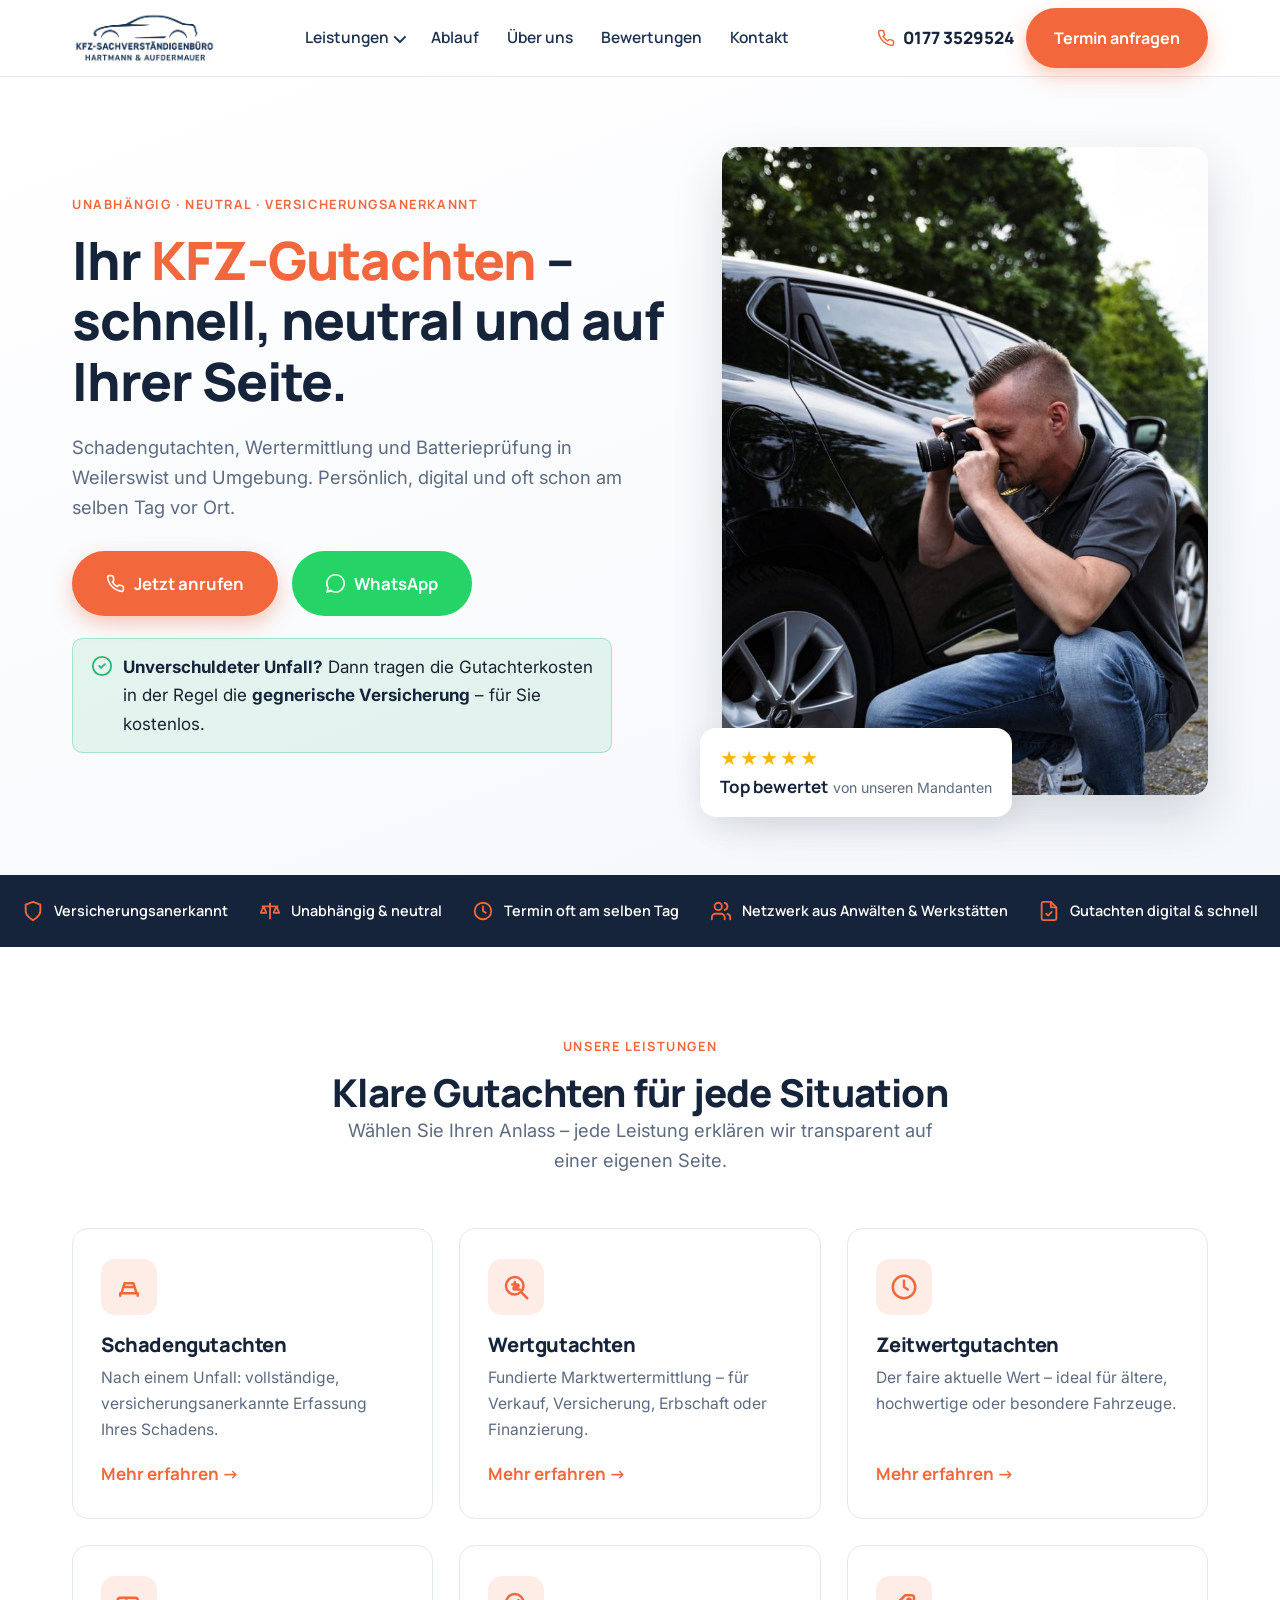
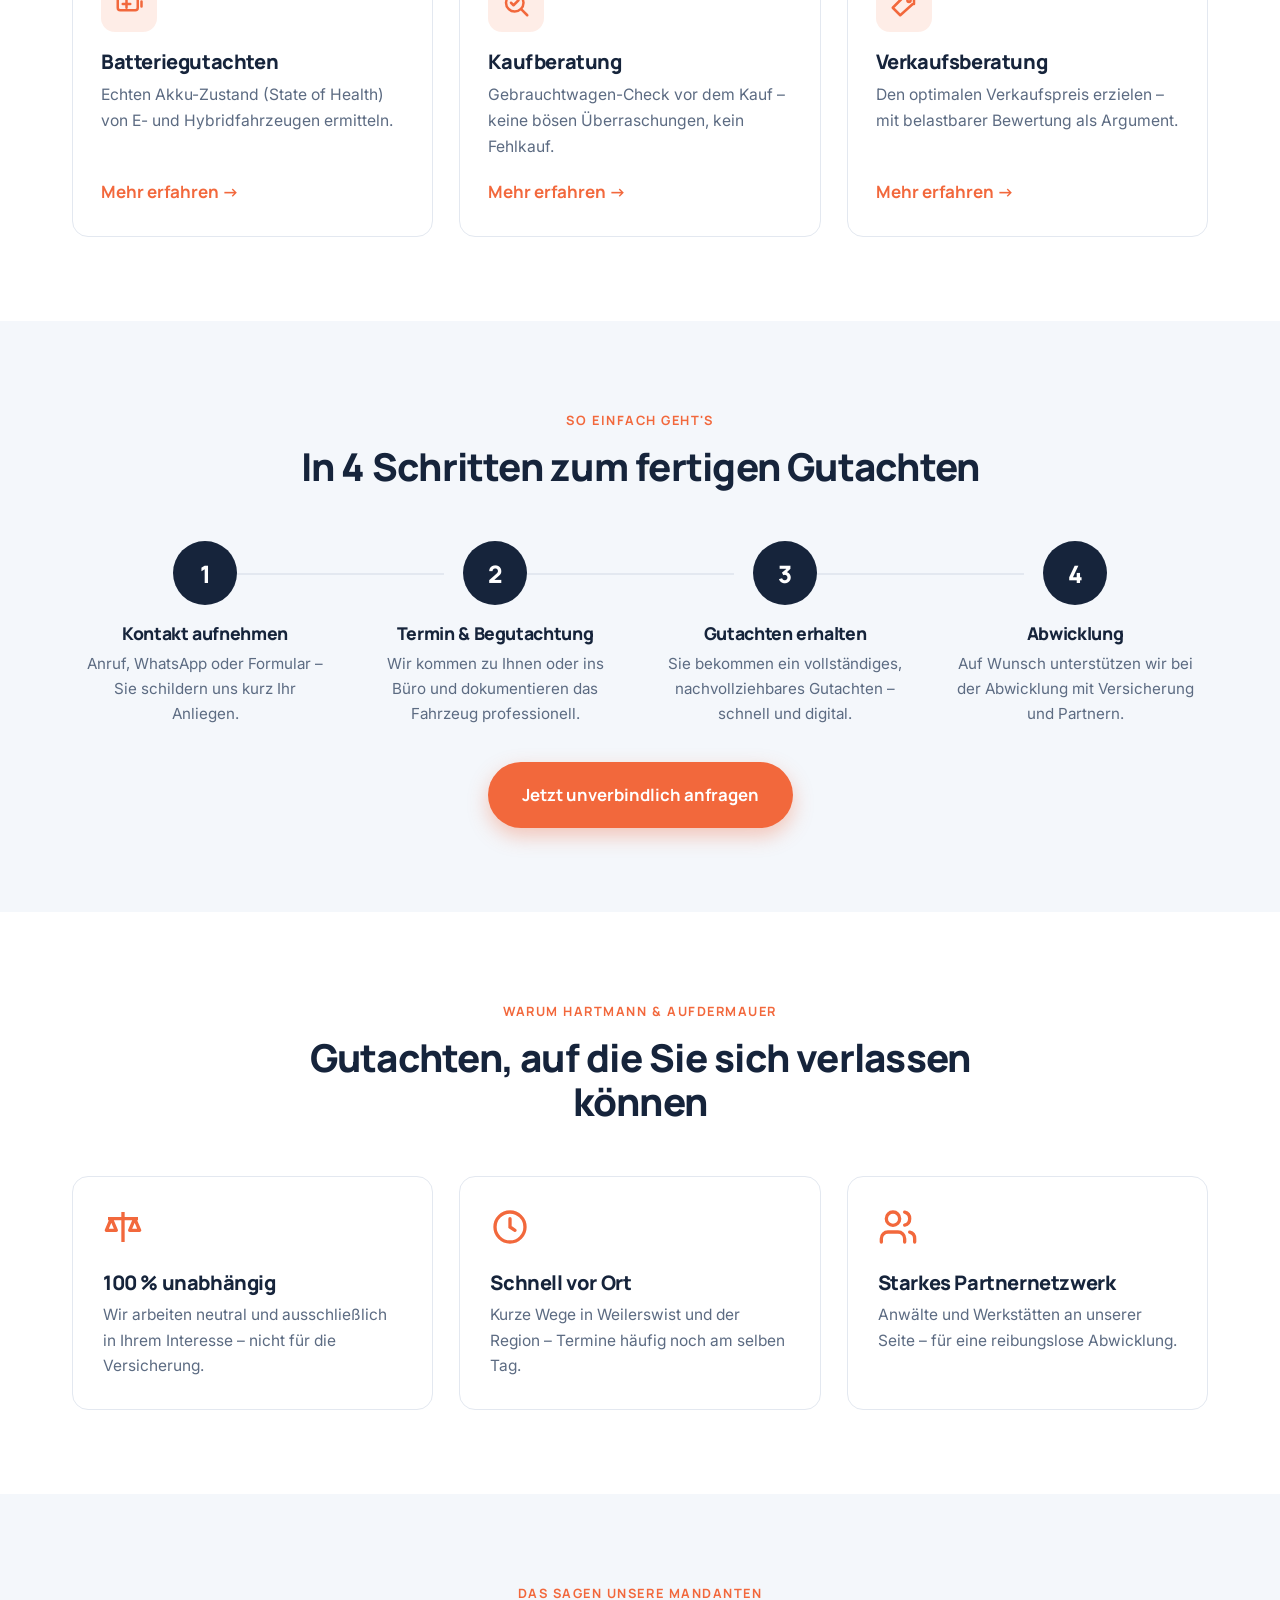
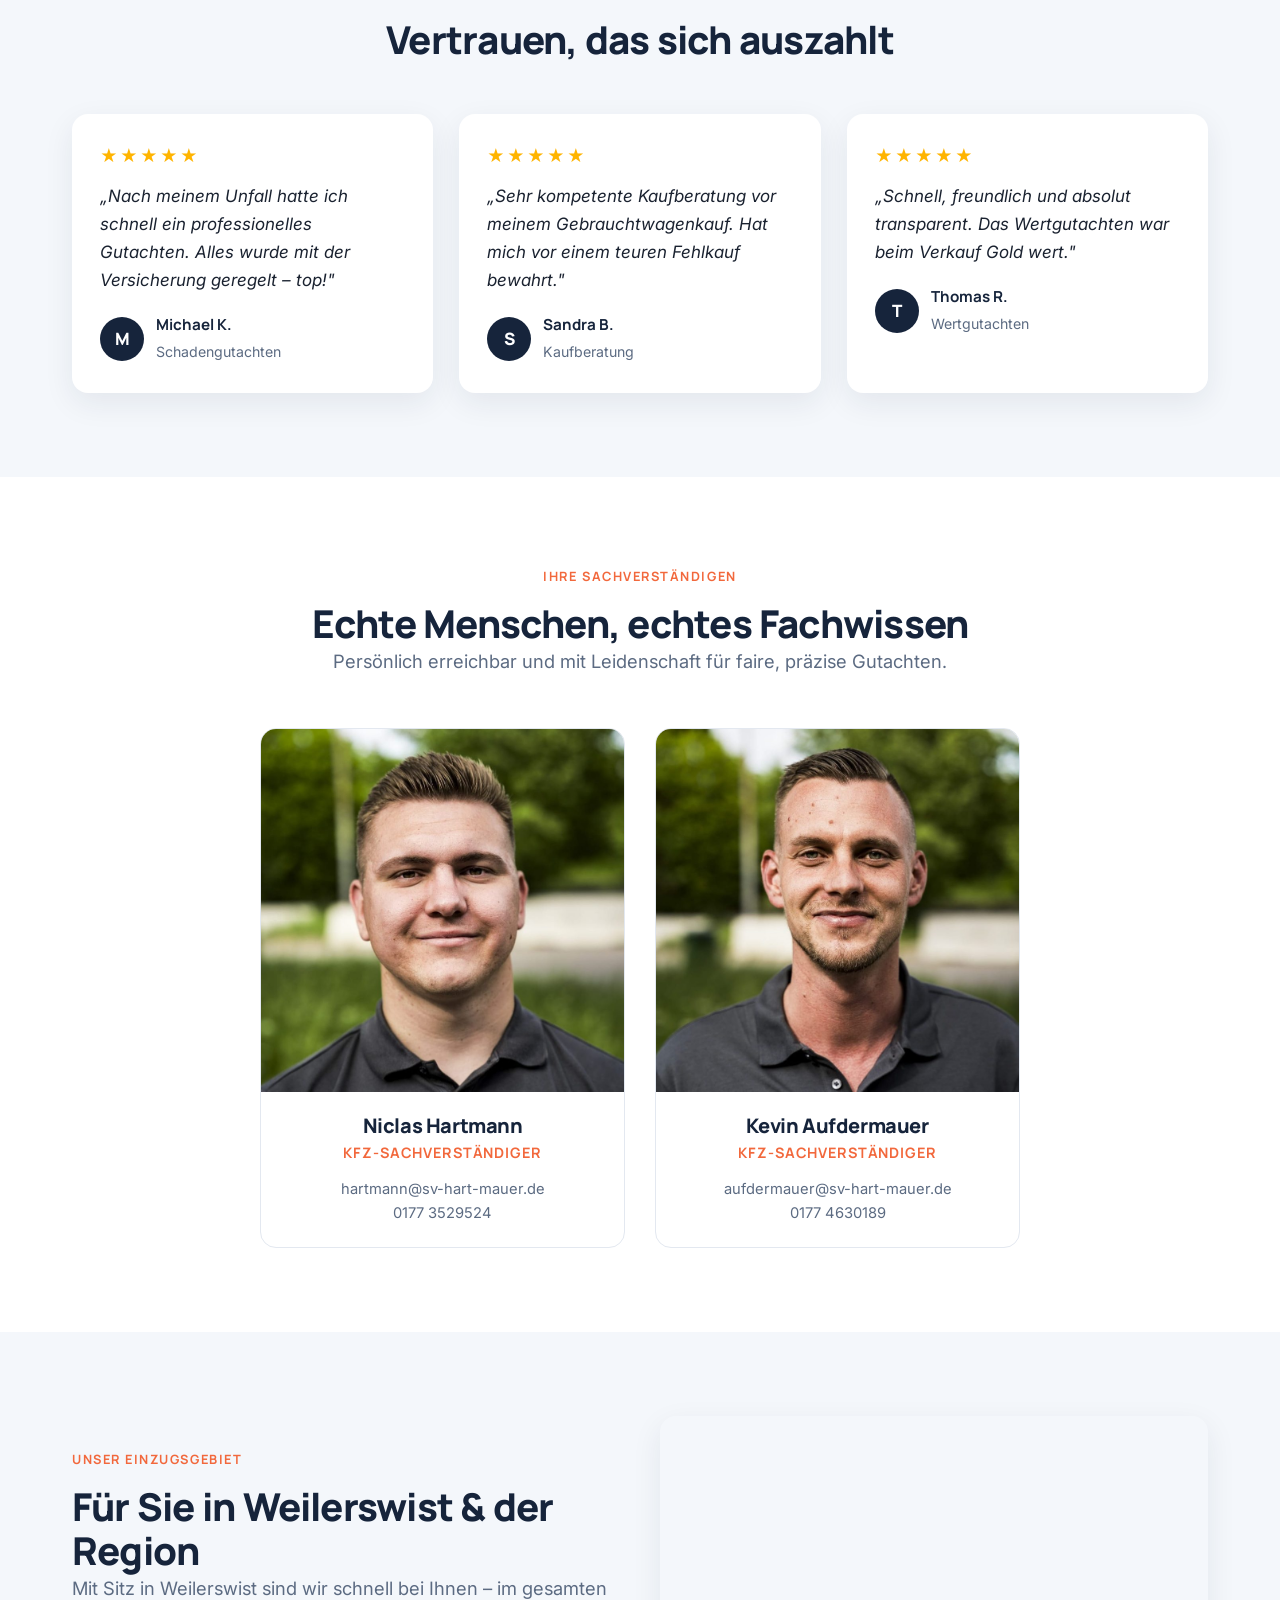
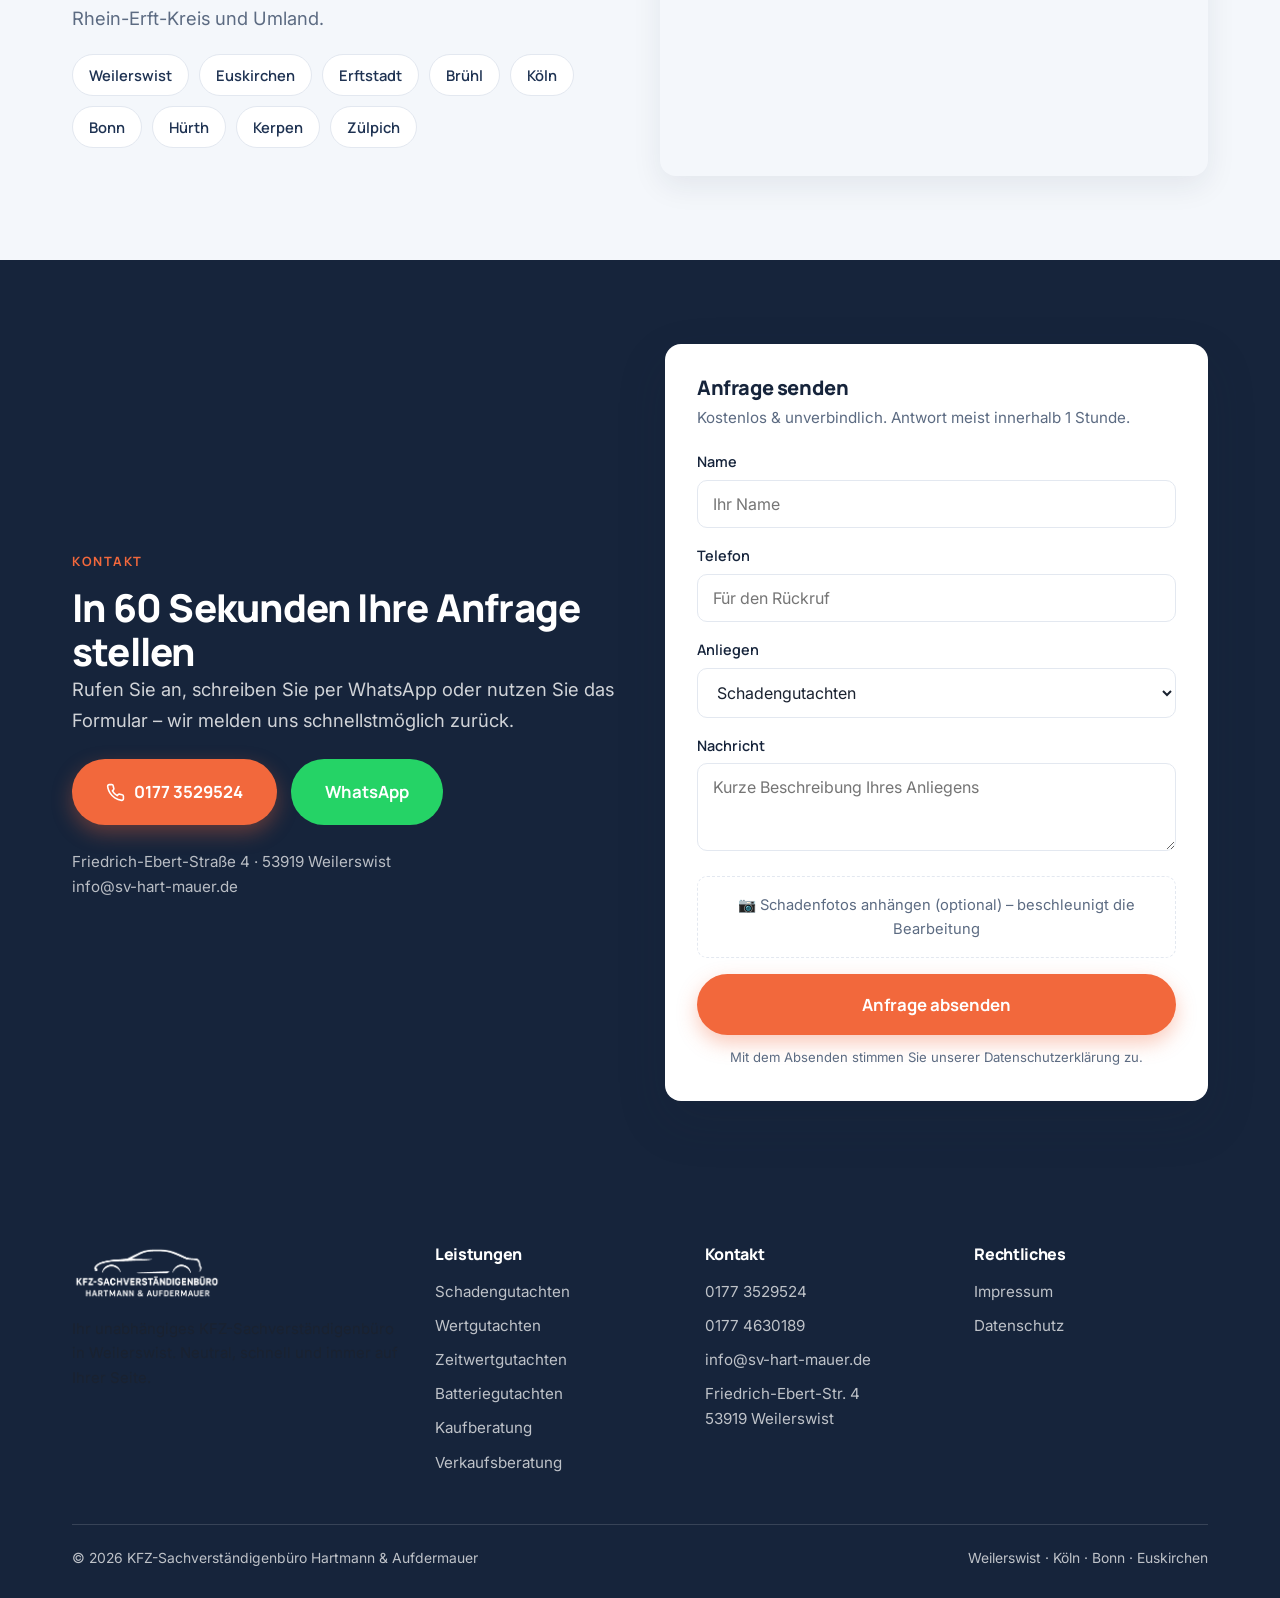
==== commit 3612c9cf: "Porträts korrekt zugeordnet, Service-Seiten als Dropdown im Menü, Logo größer Co-Authored-By: Claude" ====
--- a/index.html
+++ b/index.html
@@ -19,7 +19,17 @@
     <a class="logo" href="index.html"><img src="images/logo-quer.png" alt="KFZ-Sachverständigenbüro Hartmann & Aufdermauer"></a>
     <input type="checkbox" id="navtoggle" class="nav-toggle">
     <nav class="nav">
-      <a href="#leistungen">Leistungen</a>
+      <div class="nav-item has-dropdown">
+        <a href="#leistungen" class="nav-trigger">Leistungen</a>
+        <div class="dropdown">
+          <a href="schadengutachten.html">Schadengutachten</a>
+          <a href="wertgutachten.html">Wertgutachten</a>
+          <a href="zeitwertgutachten.html">Zeitwertgutachten</a>
+          <a href="batteriegutachten.html">Batteriegutachten</a>
+          <a href="kaufberatung.html">Kaufberatung</a>
+          <a href="verkaufsberatung.html">Verkaufsberatung</a>
+        </div>
+      </div>
       <a href="#ablauf">Ablauf</a>
       <a href="#team">Über uns</a>
       <a href="#bewertungen">Bewertungen</a>
@@ -241,7 +251,7 @@
     <!-- HINWEIS: Namens-Zuordnung der beiden Fotos bitte prüfen (Foto ⇄ Person). -->
     <div class="team-grid">
       <div class="team-card">
-        <img src="images/portrait-sachverstaendiger-2.jpg" alt="Niclas Hartmann, KFZ-Sachverständiger">
+        <img src="images/portrait-sachverstaendiger-1.jpg" alt="Niclas Hartmann, KFZ-Sachverständiger">
         <div class="body">
           <h3>Niclas Hartmann</h3>
           <div class="role">KFZ-Sachverständiger</div>
@@ -249,7 +259,7 @@
         </div>
       </div>
       <div class="team-card">
-        <img src="images/portrait-sachverstaendiger-1.jpg" alt="Kevin Aufdermauer, KFZ-Sachverständiger">
+        <img src="images/portrait-sachverstaendiger-2.jpg" alt="Kevin Aufdermauer, KFZ-Sachverständiger">
         <div class="body">
           <h3>Kevin Aufdermauer</h3>
           <div class="role">KFZ-Sachverständiger</div>
--- a/css/style.css
+++ b/css/style.css
@@ -83,10 +83,29 @@
   backdrop-filter: saturate(150%) blur(10px); border-bottom: 1px solid var(--border);
 }
 .header-inner { display: flex; align-items: center; justify-content: space-between; height: 76px; }
-.logo img { height: 42px; width: auto; }
+.logo img { height: 54px; width: auto; }
 .nav { display: flex; align-items: center; gap: 28px; }
-.nav a { font-family: var(--font-head); font-weight: 600; font-size: .97rem; color: var(--navy-700); }
-.nav a:hover { color: var(--accent); }
+.nav > a, .nav-trigger { font-family: var(--font-head); font-weight: 600; font-size: .97rem; color: var(--navy-700); }
+.nav > a:hover, .nav-trigger:hover { color: var(--accent); }
+
+/* Leistungen-Dropdown */
+.nav-item { position: relative; display: flex; align-items: center; }
+.nav-item.has-dropdown > .nav-trigger { display: inline-flex; align-items: center; gap: 5px; }
+.nav-item.has-dropdown > .nav-trigger::after {
+  content: ""; width: 7px; height: 7px; border-right: 2px solid currentColor; border-bottom: 2px solid currentColor;
+  transform: rotate(45deg) translateY(-2px); transition: .2s;
+}
+.nav-item.has-dropdown:hover > .nav-trigger::after { transform: rotate(-135deg) translateY(0); }
+.dropdown {
+  position: absolute; top: 100%; left: 50%; transform: translateX(-50%) translateY(8px);
+  background: #fff; border: 1px solid var(--border); border-radius: var(--radius-sm);
+  box-shadow: var(--shadow-lg); padding: 8px; min-width: 240px;
+  opacity: 0; visibility: hidden; transition: .18s ease; z-index: 130;
+}
+.nav-item.has-dropdown::before { content: ""; position: absolute; top: 100%; left: 0; right: 0; height: 22px; } /* Hover-Brücke */
+.nav-item.has-dropdown:hover .dropdown { opacity: 1; visibility: visible; transform: translateX(-50%) translateY(0); }
+.dropdown a { display: block; padding: 10px 14px; border-radius: 8px; font-family: var(--font-head); font-weight: 600; font-size: .95rem; color: var(--navy-700); white-space: nowrap; }
+.dropdown a:hover { background: var(--bg-soft); color: var(--accent); }
 .header-cta { display: flex; align-items: center; gap: 12px; }
 .header-phone { font-family: var(--font-head); font-weight: 800; color: var(--navy); display: inline-flex; align-items: center; gap: 8px; }
 .header-phone svg { width: 18px; height: 18px; color: var(--accent); }
@@ -114,9 +133,9 @@
 
 /* ---------- Trust bar ---------- */
 .trustbar { background: var(--bg-navy); color: #fff; }
-.trustbar .container { display: flex; flex-wrap: wrap; justify-content: space-between; gap: 18px; padding-top: 26px; padding-bottom: 26px; }
-.trust-item { display: flex; align-items: center; gap: 11px; font-family: var(--font-head); font-weight: 600; font-size: .98rem; }
-.trust-item svg { width: 24px; height: 24px; color: var(--accent); flex: none; }
+.trustbar .container { display: flex; flex-wrap: nowrap; justify-content: space-between; gap: 22px; padding-top: 24px; padding-bottom: 24px; max-width: 1320px; }
+.trust-item { display: flex; align-items: center; gap: 10px; font-family: var(--font-head); font-weight: 600; font-size: .9rem; white-space: nowrap; }
+.trust-item svg { width: 22px; height: 22px; color: var(--accent); flex: none; }
 
 /* ---------- Service cards ---------- */
 .grid { display: grid; gap: 26px; }
@@ -208,7 +227,7 @@
 /* ---------- Footer ---------- */
 .footer { background: var(--navy); color: rgba(255,255,255,.72); padding: 60px 0 28px; }
 .footer-grid { display: grid; grid-template-columns: 1.4fr 1fr 1fr 1fr; gap: 36px; margin-bottom: 40px; }
-.footer img { height: 40px; margin-bottom: 16px; filter: brightness(0) invert(1); }
+.footer img { height: 56px; margin-bottom: 16px; filter: brightness(0) invert(1); }
 .footer h4 { color: #fff; font-size: 1rem; margin-bottom: 16px; }
 .footer a { display: block; color: rgba(255,255,255,.72); margin-bottom: 9px; font-size: .95rem; }
 .footer a:hover { color: var(--accent); }
@@ -250,6 +269,9 @@
 .faq details p { color: var(--muted); padding-bottom: 22px; margin: 0; }
 
 /* ---------- Responsive ---------- */
+@media (max-width: 1080px) {
+  .trustbar .container { flex-wrap: wrap; justify-content: center; gap: 14px 30px; }
+}
 @media (max-width: 980px) {
   .hero-grid, .lp-hero-grid, .cta-grid, .area-grid { grid-template-columns: 1fr; gap: 36px; }
   .hero-media { order: -1; }
@@ -267,6 +289,11 @@
     display: flex; position: absolute; top: 76px; left: 0; right: 0; flex-direction: column;
     background: #fff; padding: 22px; gap: 16px; border-bottom: 1px solid var(--border); box-shadow: var(--shadow);
   }
+  .nav-item, .nav-item.has-dropdown { flex-direction: column; align-items: flex-start; width: 100%; gap: 8px; }
+  .nav-item.has-dropdown::before { display: none; }
+  .nav-item.has-dropdown > .nav-trigger::after { display: none; }
+  .dropdown { position: static; opacity: 1; visibility: visible; transform: none; box-shadow: none; border: none; padding: 4px 0 0 14px; min-width: 0; }
+  .dropdown a { padding: 7px 0; }
   .grid-3, .grid-2, .usp-grid, .testi-grid, .included, .team-grid { grid-template-columns: 1fr; }
   .steps { grid-template-columns: 1fr; }
   body { padding-bottom: 72px; } /* Platz für mobile bar */
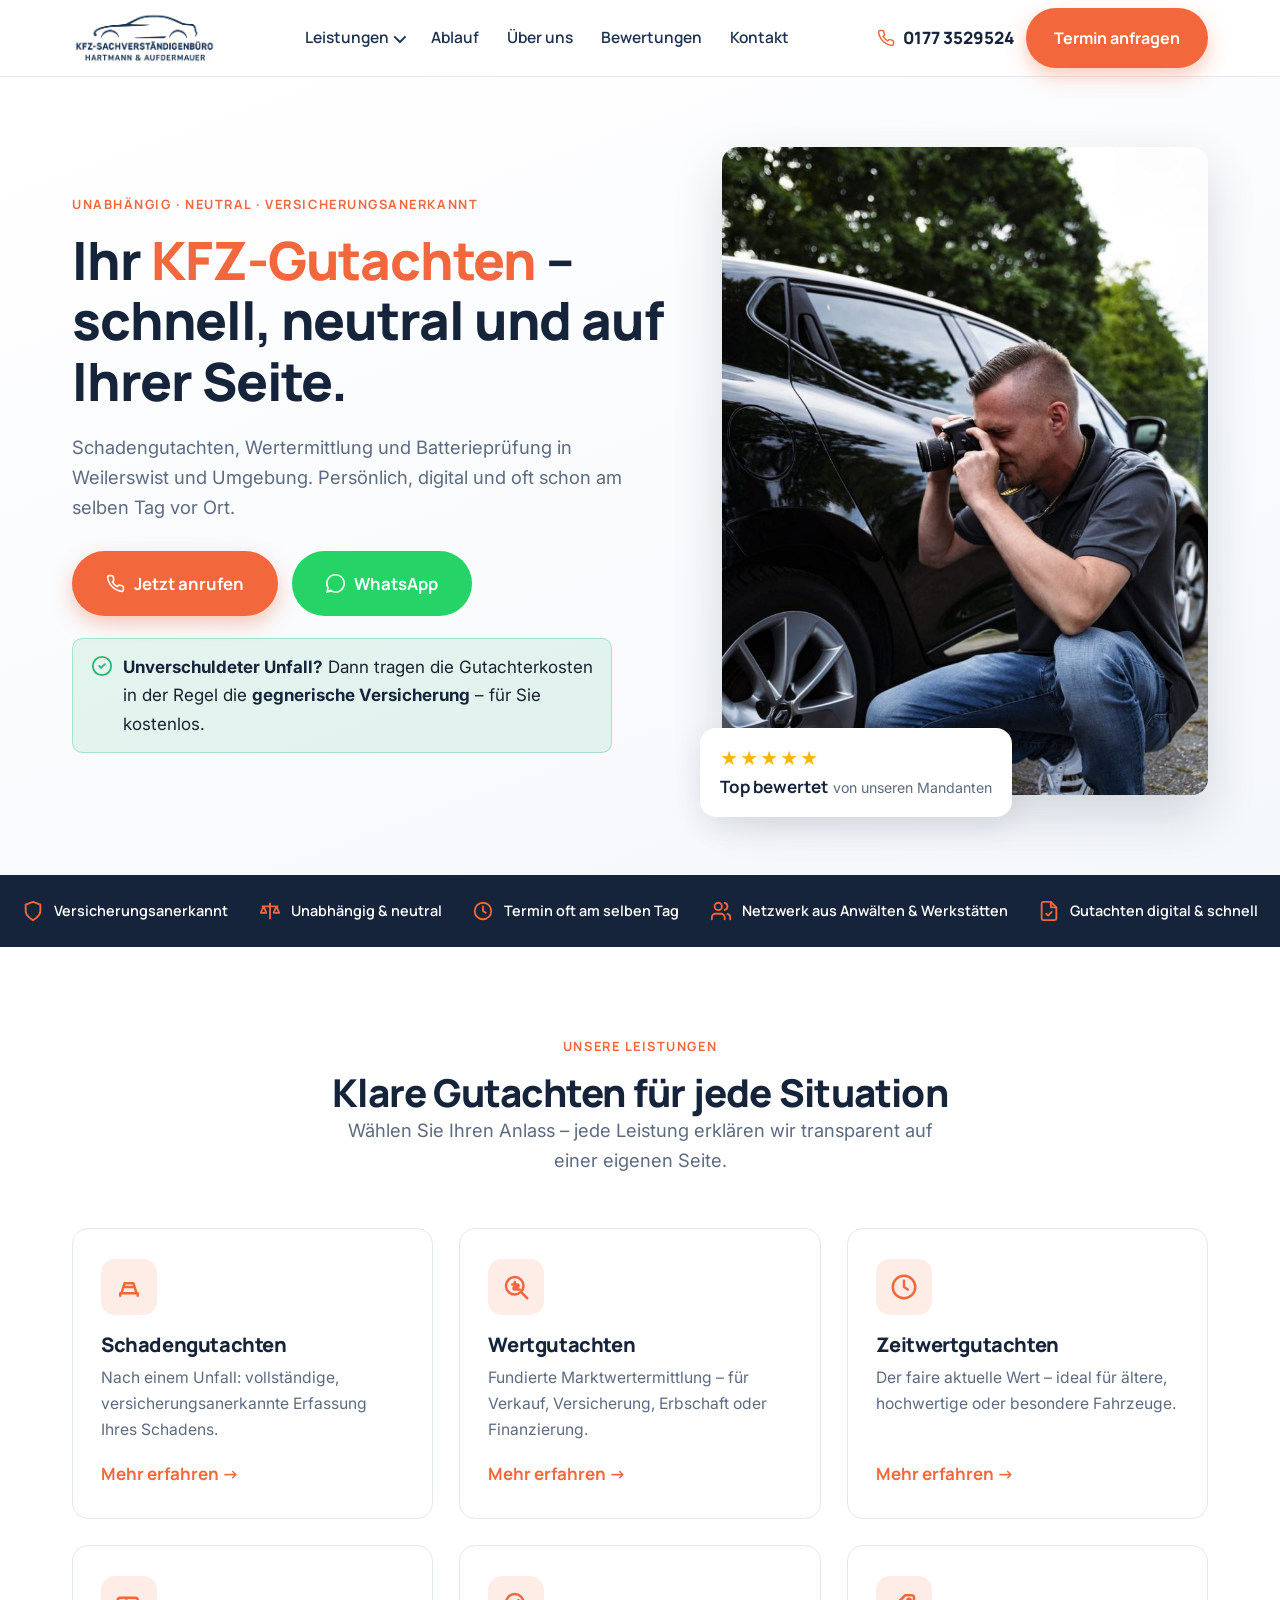
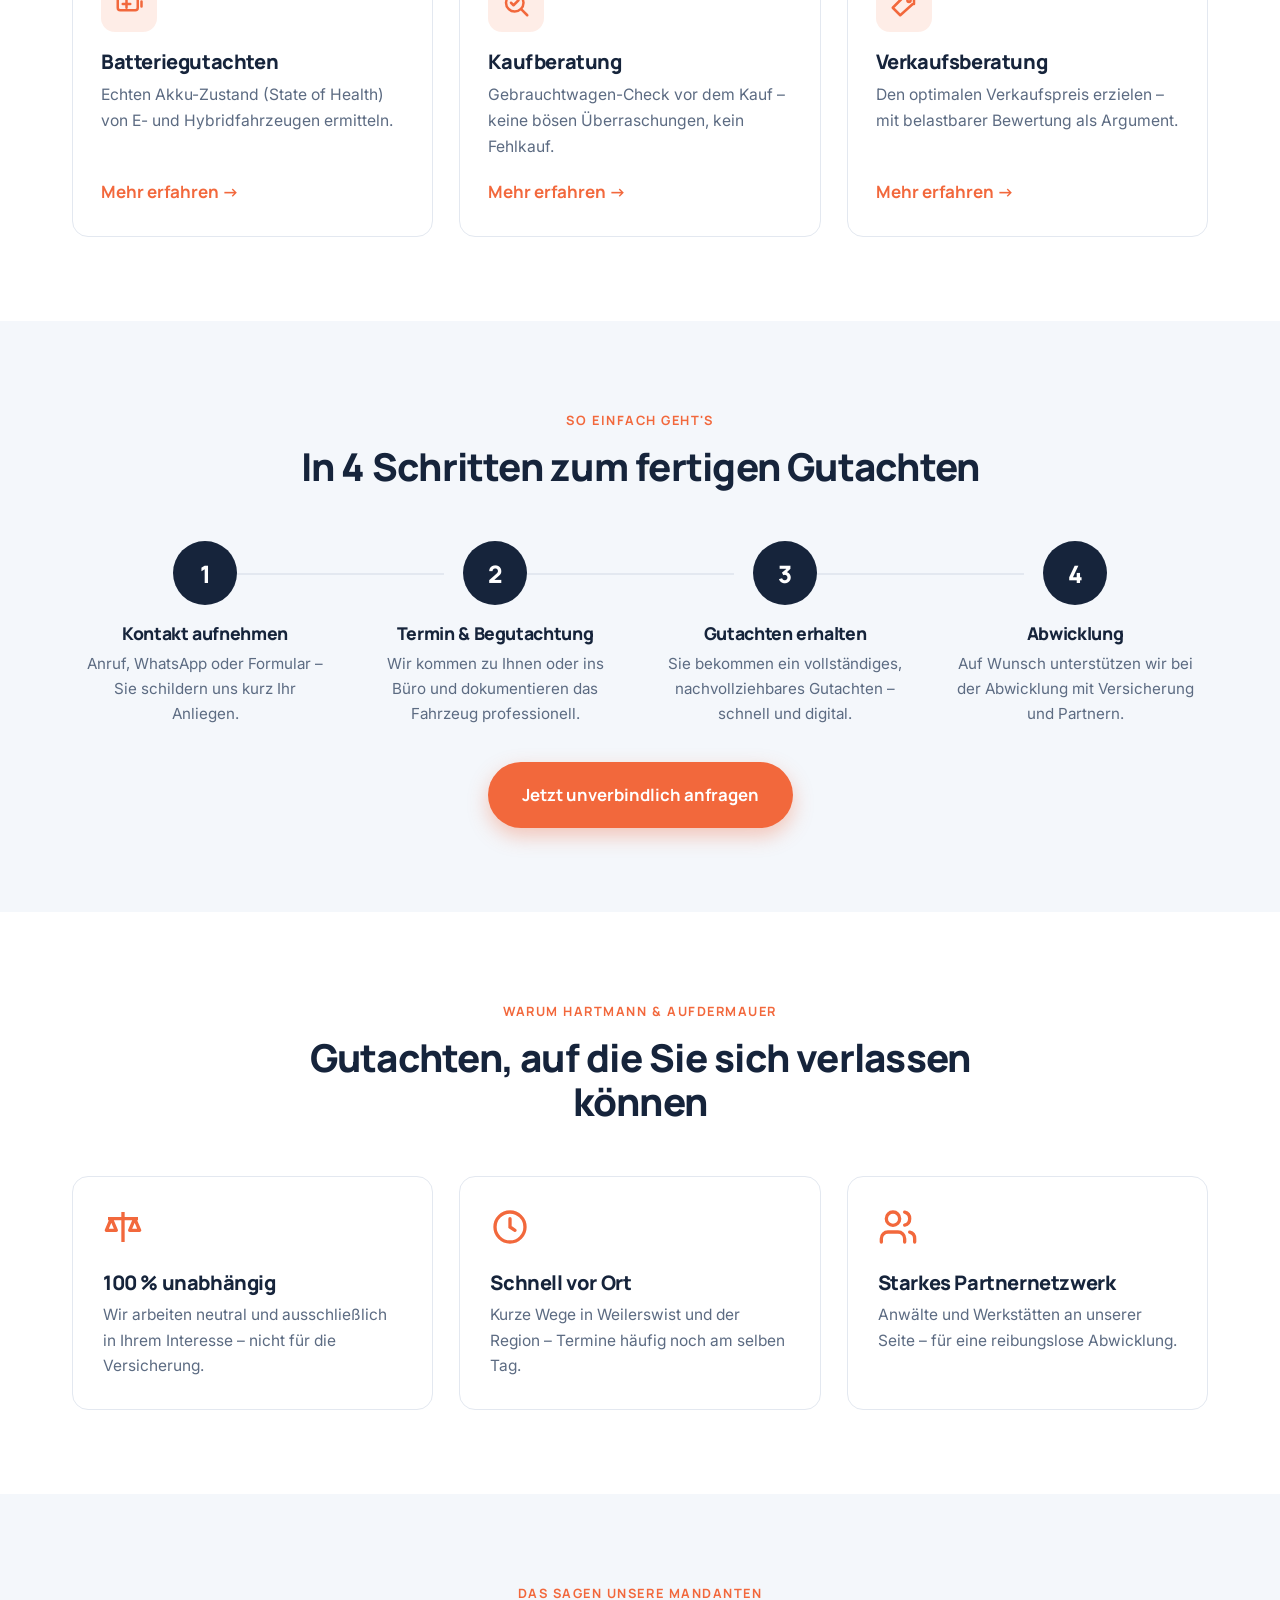
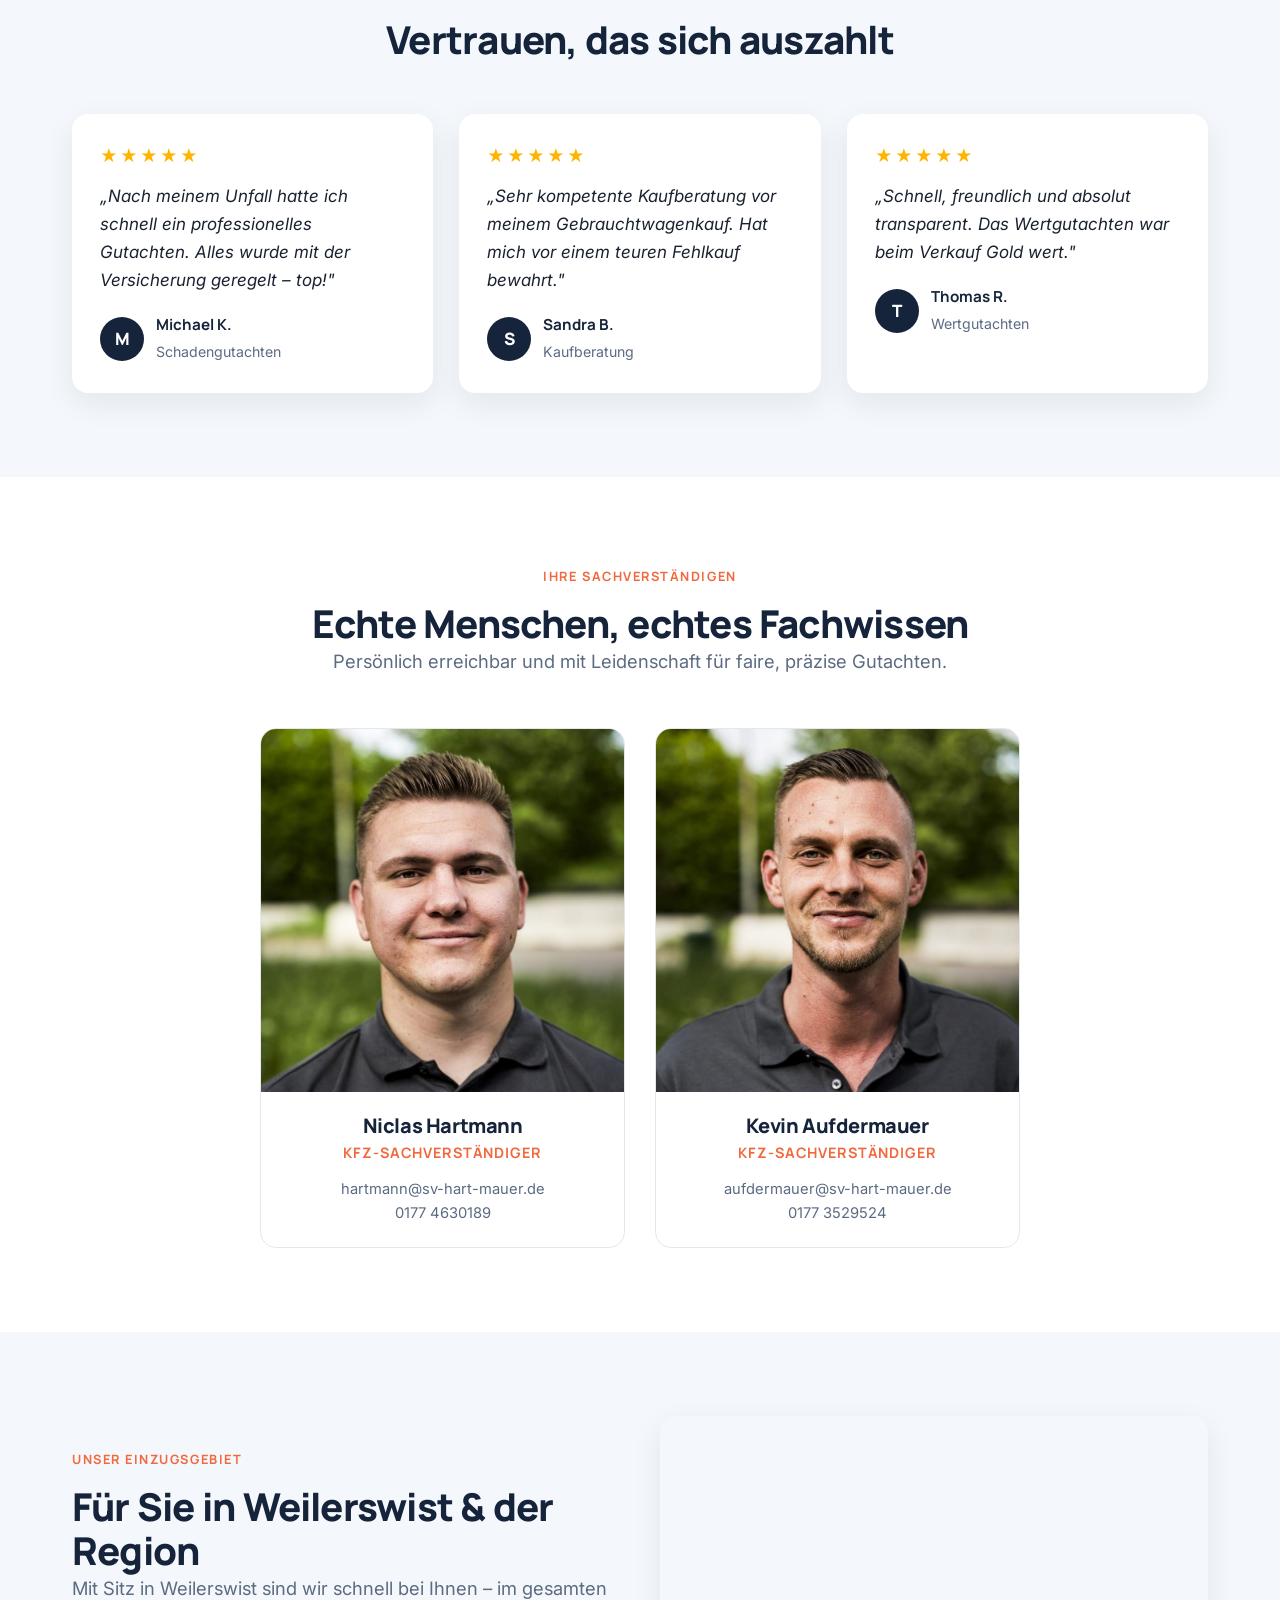
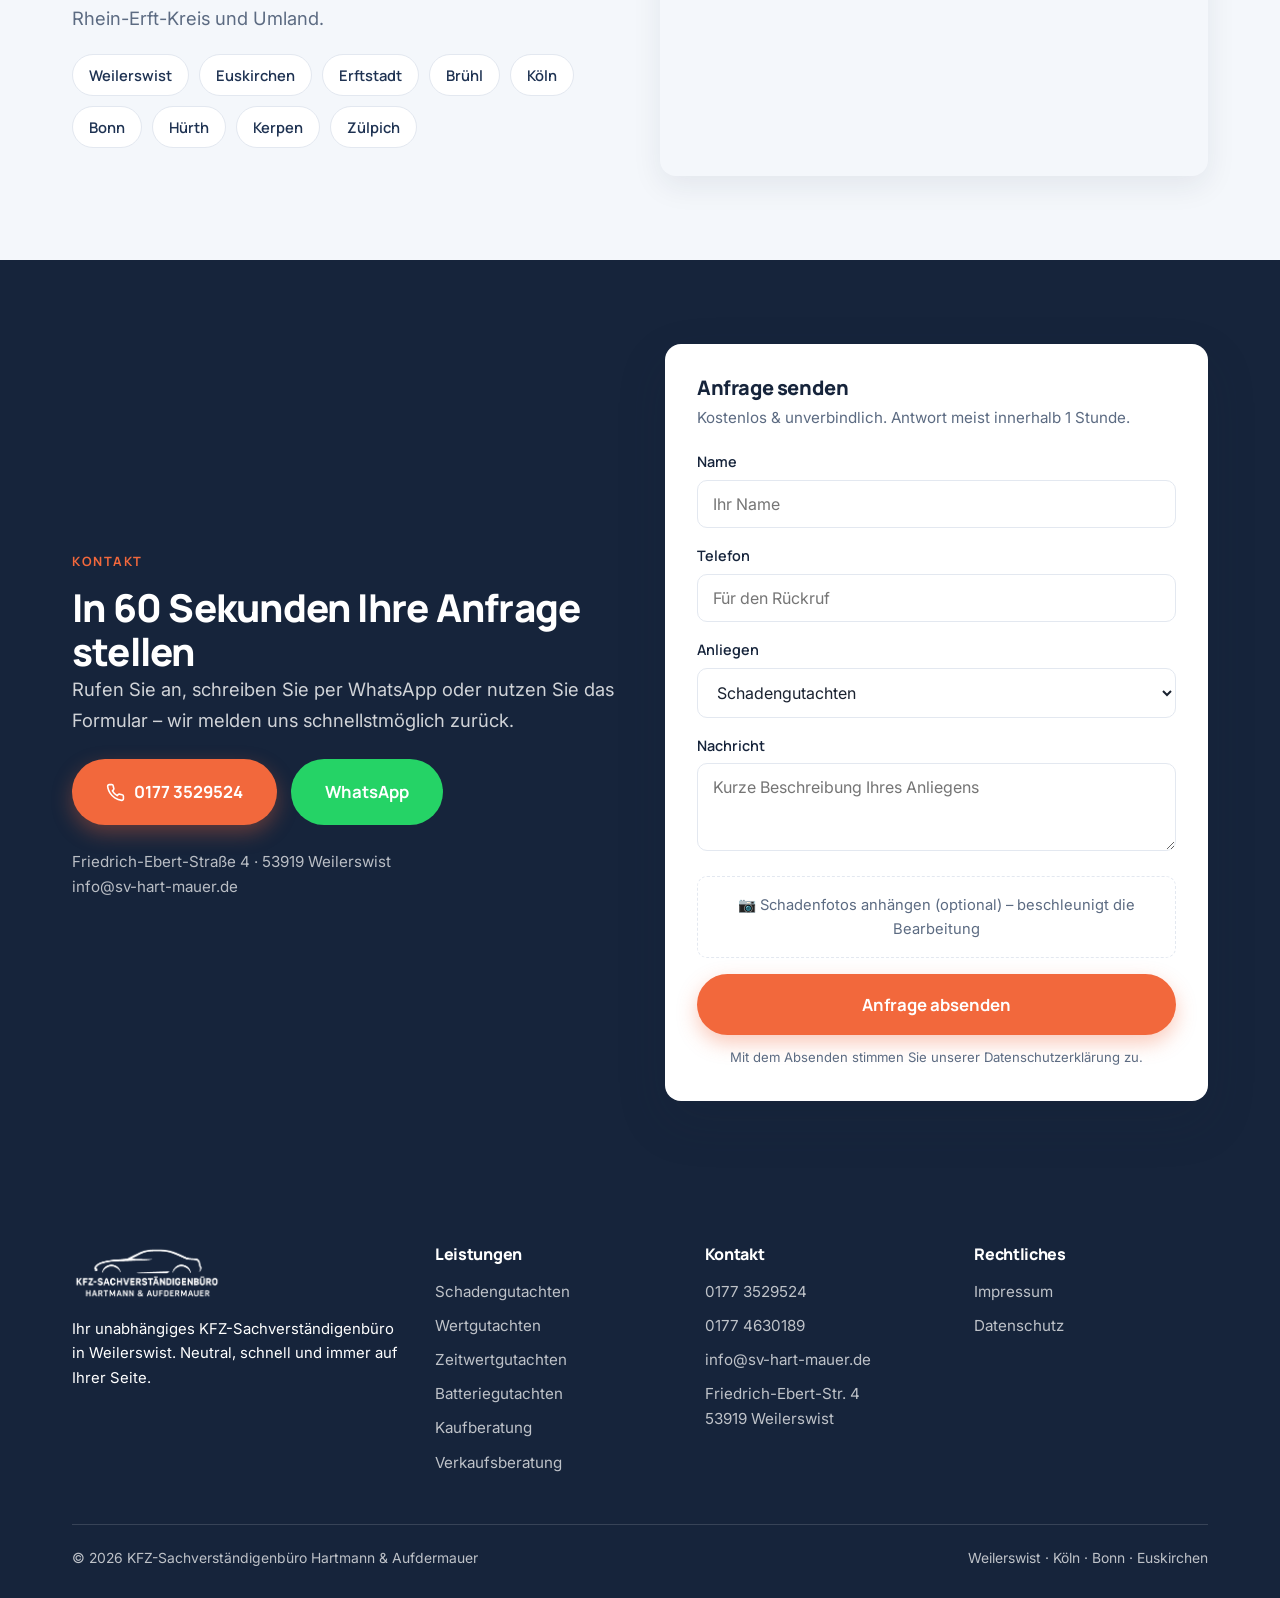
==== commit 2925b13e: "Impressum & Datenschutz von alter Seite übernommen, Footer-Intro weiß, Ansprechpartner-Nummern getau" ====
--- a/index.html
+++ b/index.html
@@ -255,7 +255,7 @@
         <div class="body">
           <h3>Niclas Hartmann</h3>
           <div class="role">KFZ-Sachverständiger</div>
-          <p class="contact">hartmann@sv-hart-mauer.de<br>0177 3529524</p>
+          <p class="contact">hartmann@sv-hart-mauer.de<br>0177 4630189</p>
         </div>
       </div>
       <div class="team-card">
@@ -263,7 +263,7 @@
         <div class="body">
           <h3>Kevin Aufdermauer</h3>
           <div class="role">KFZ-Sachverständiger</div>
-          <p class="contact">aufdermauer@sv-hart-mauer.de<br>0177 4630189</p>
+          <p class="contact">aufdermauer@sv-hart-mauer.de<br>0177 3529524</p>
         </div>
       </div>
     </div>
@@ -353,8 +353,8 @@
       </div>
       <div>
         <h4>Rechtliches</h4>
-        <a href="#">Impressum</a>
-        <a href="#">Datenschutz</a>
+        <a href="impressum.html">Impressum</a>
+        <a href="datenschutz.html">Datenschutz</a>
       </div>
     </div>
     <div class="footer-bottom">
@@ -376,5 +376,15 @@
   </a>
 </div>
 
+<script>
+  // Mobiles Menü bei Klick auf einen Link automatisch schließen
+  document.querySelectorAll('.nav a').forEach(function (a) {
+    a.addEventListener('click', function () {
+      var t = document.getElementById('navtoggle');
+      if (t) t.checked = false;
+    });
+  });
+</script>
+
 </body>
 </html>
--- a/css/style.css
+++ b/css/style.css
@@ -224,10 +224,25 @@
 .placeholder.ratio-wide { aspect-ratio: 16/9; }
 .placeholder.ratio-sq { aspect-ratio: 1/1; }
 
+/* ---------- Rechtsseiten (Impressum / Datenschutz) ---------- */
+.page-hero { background: var(--bg-soft); padding: 48px 0 34px; border-bottom: 1px solid var(--border); }
+.page-hero h1 { font-size: clamp(1.8rem, 3.4vw, 2.5rem); }
+.legal { max-width: 820px; margin: 0 auto; }
+.legal h2 { font-size: 1.25rem; margin: 36px 0 10px; }
+.legal h2:first-child { margin-top: 0; }
+.legal p, .legal li { color: var(--muted); }
+.legal p { margin-bottom: 14px; }
+.legal ul { margin: 0 0 16px 22px; }
+.legal li { margin-bottom: 7px; }
+.legal address { font-style: normal; color: var(--text); line-height: 1.8; margin-bottom: 14px; }
+.legal a { color: var(--accent); }
+.legal a:hover { text-decoration: underline; }
+
 /* ---------- Footer ---------- */
 .footer { background: var(--navy); color: rgba(255,255,255,.72); padding: 60px 0 28px; }
 .footer-grid { display: grid; grid-template-columns: 1.4fr 1fr 1fr 1fr; gap: 36px; margin-bottom: 40px; }
 .footer img { height: 56px; margin-bottom: 16px; filter: brightness(0) invert(1); }
+.footer-grid > div:first-child p { color: #fff; }
 .footer h4 { color: #fff; font-size: 1rem; margin-bottom: 16px; }
 .footer a { display: block; color: rgba(255,255,255,.72); margin-bottom: 9px; font-size: .95rem; }
 .footer a:hover { color: var(--accent); }
@@ -274,7 +289,7 @@
 }
 @media (max-width: 980px) {
   .hero-grid, .lp-hero-grid, .cta-grid, .area-grid { grid-template-columns: 1fr; gap: 36px; }
-  .hero-media { order: -1; }
+  /* Mobile/Tablet: immer zuerst Titel/Text/Buttons, dann Bild */
   .grid-3, .usp-grid, .testi-grid { grid-template-columns: 1fr 1fr; }
   .steps { grid-template-columns: 1fr 1fr; gap: 34px; }
   .step::after { display: none; }
@@ -287,13 +302,17 @@
   .nav-toggle-label span { width: 26px; height: 2.5px; background: var(--navy); border-radius: 2px; }
   .nav-toggle:checked ~ .nav {
     display: flex; position: absolute; top: 76px; left: 0; right: 0; flex-direction: column;
-    background: #fff; padding: 22px; gap: 16px; border-bottom: 1px solid var(--border); box-shadow: var(--shadow);
+    align-items: stretch; background: #fff; padding: 14px 22px 22px; gap: 2px;
+    border-bottom: 1px solid var(--border); box-shadow: var(--shadow);
+    max-height: calc(100vh - 76px); overflow-y: auto;
   }
-  .nav-item, .nav-item.has-dropdown { flex-direction: column; align-items: flex-start; width: 100%; gap: 8px; }
+  .nav-toggle:checked ~ .nav > a,
+  .nav-trigger { text-align: left; padding: 13px 0; border-bottom: 1px solid var(--border); }
+  .nav-item, .nav-item.has-dropdown { flex-direction: column; align-items: stretch; width: 100%; gap: 0; }
   .nav-item.has-dropdown::before { display: none; }
   .nav-item.has-dropdown > .nav-trigger::after { display: none; }
-  .dropdown { position: static; opacity: 1; visibility: visible; transform: none; box-shadow: none; border: none; padding: 4px 0 0 14px; min-width: 0; }
-  .dropdown a { padding: 7px 0; }
+  .dropdown { position: static; opacity: 1; visibility: visible; transform: none; box-shadow: none; border: none; padding: 4px 0 8px 16px; min-width: 0; }
+  .dropdown a { padding: 11px 0; border: 0; }
   .grid-3, .grid-2, .usp-grid, .testi-grid, .included, .team-grid { grid-template-columns: 1fr; }
   .steps { grid-template-columns: 1fr; }
   body { padding-bottom: 72px; } /* Platz für mobile bar */
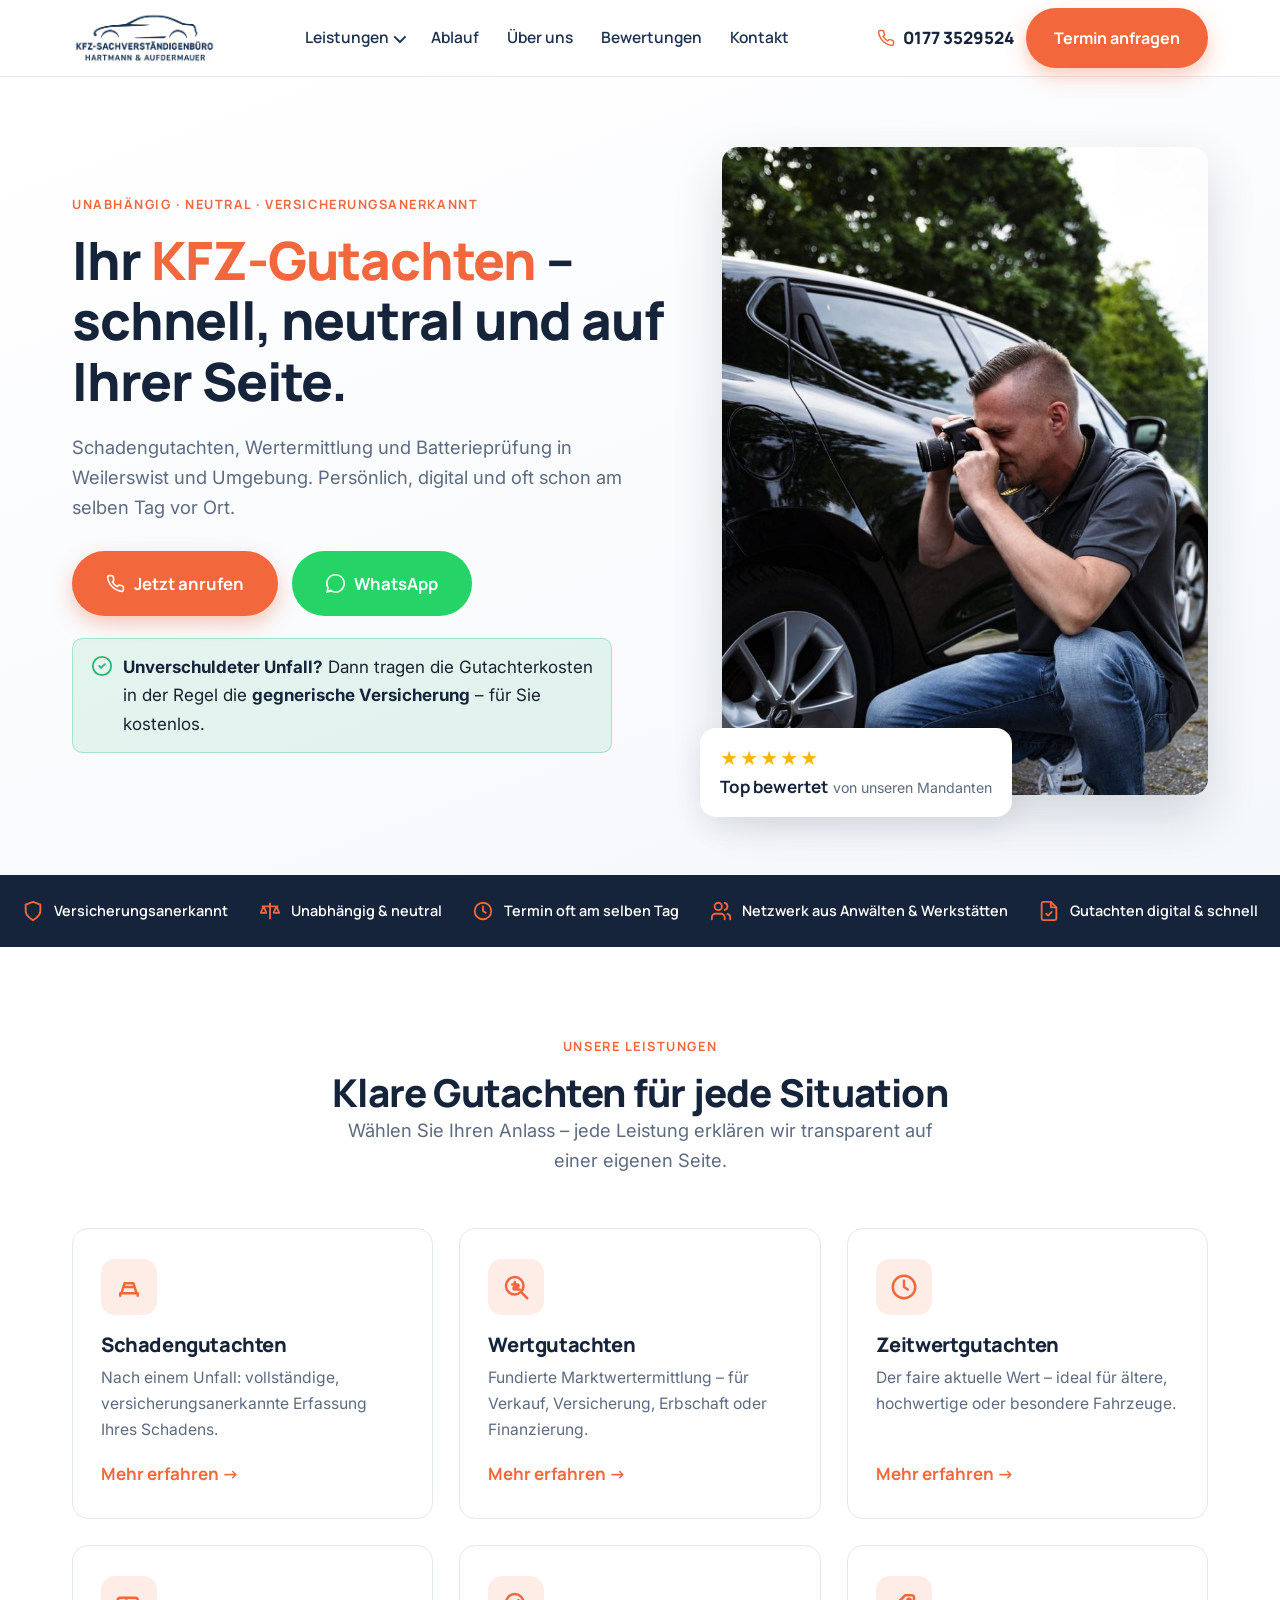
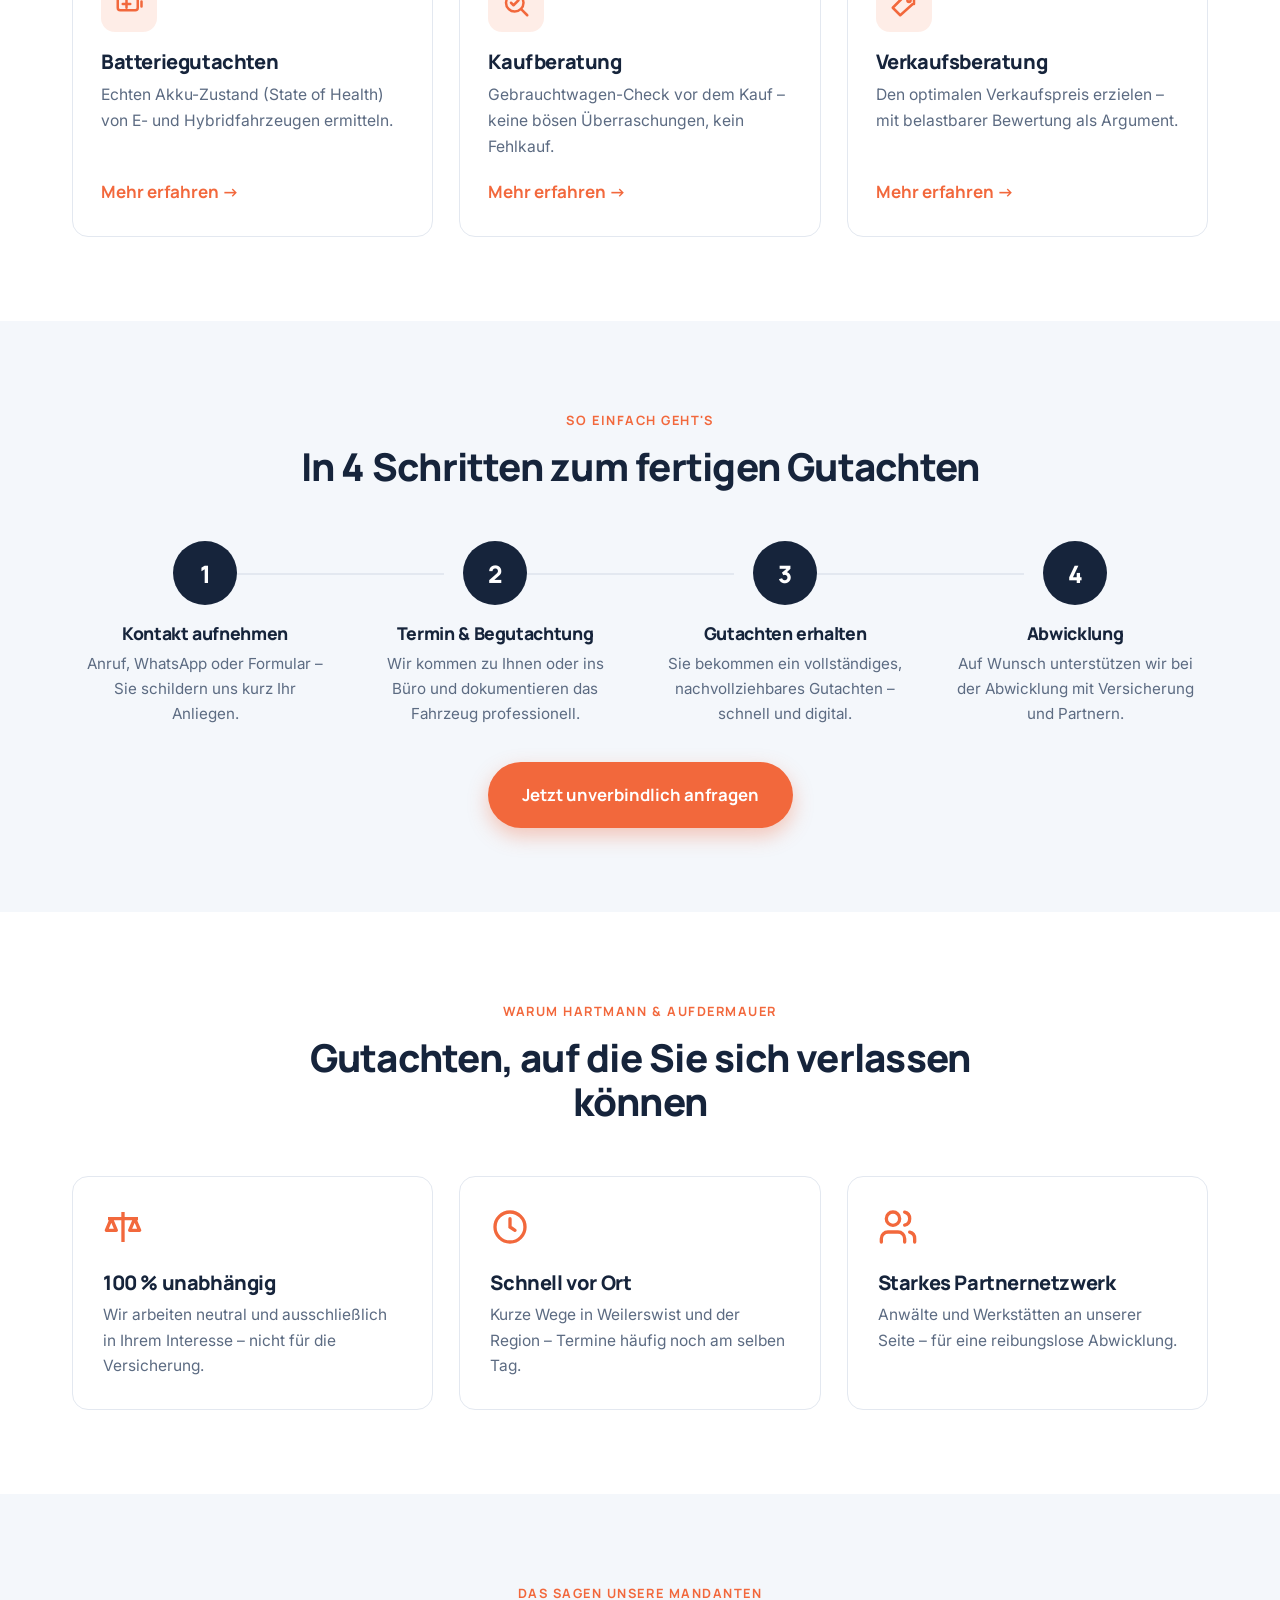
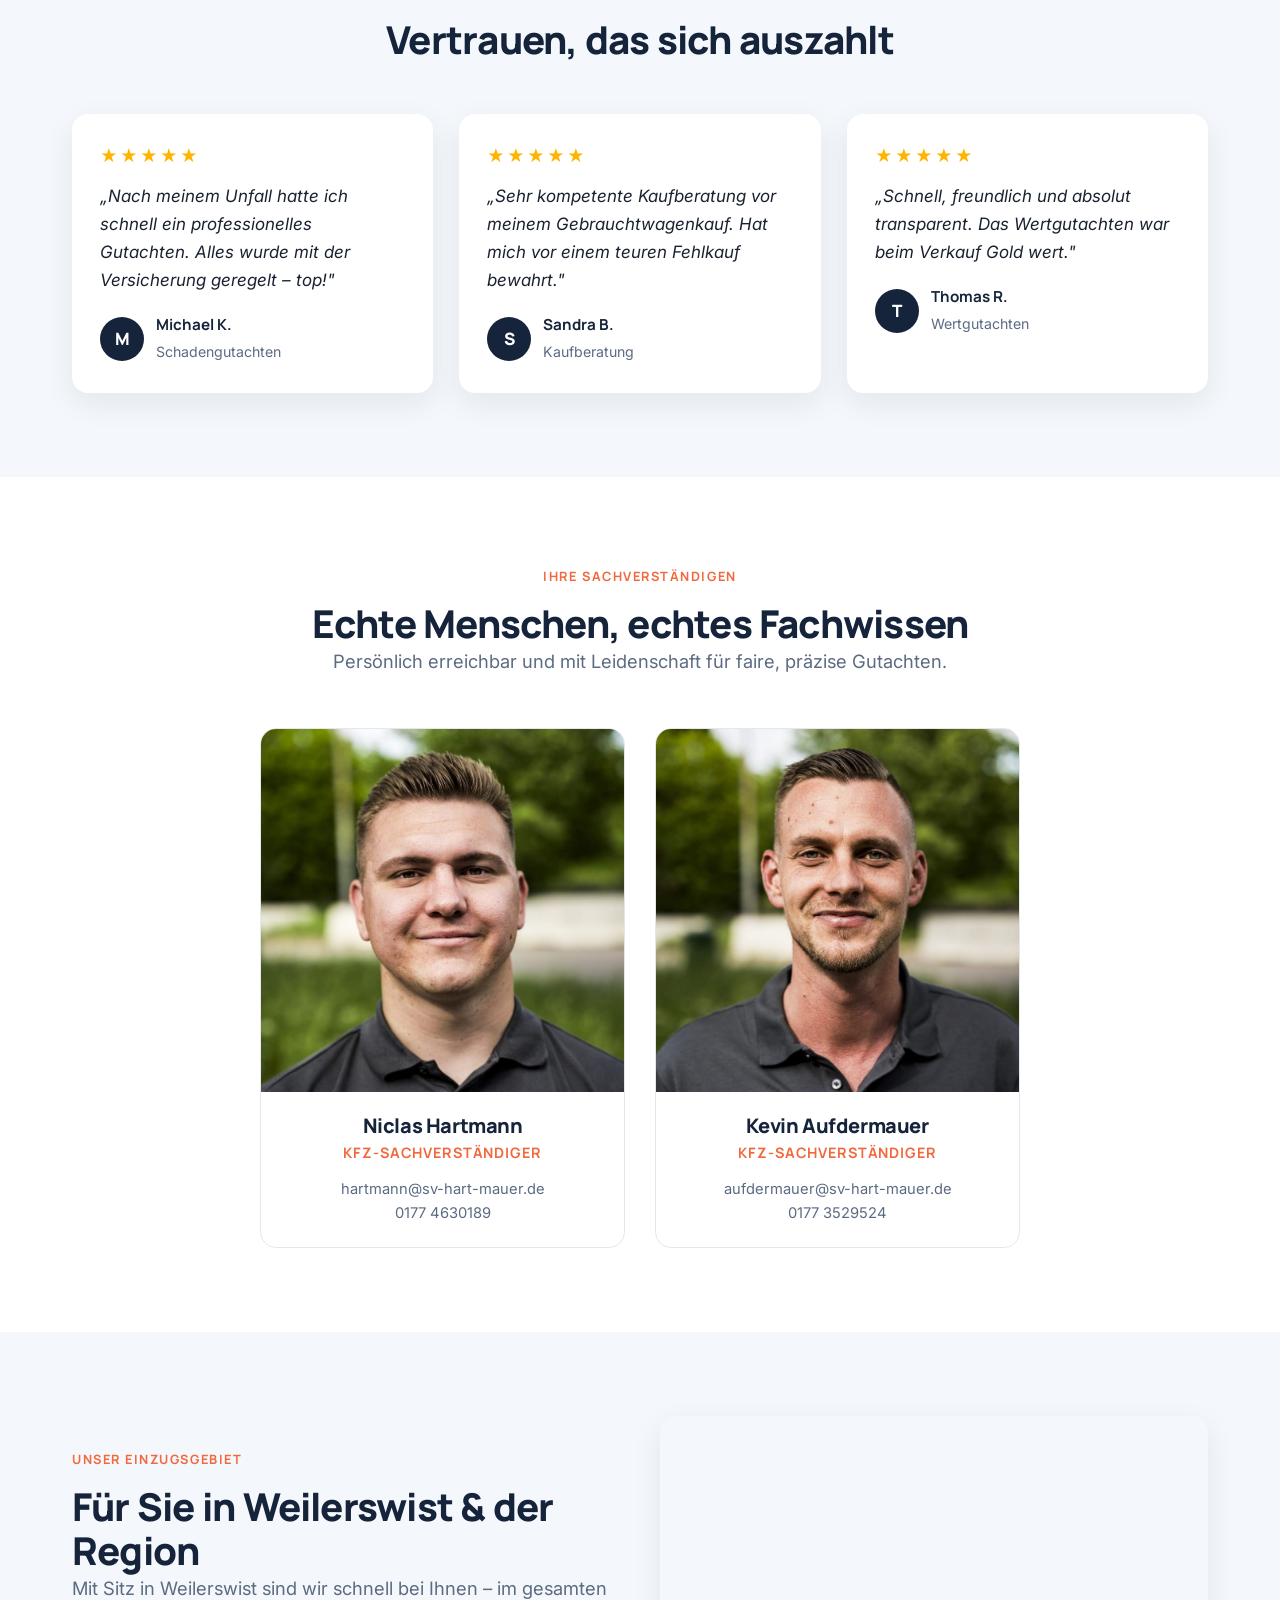
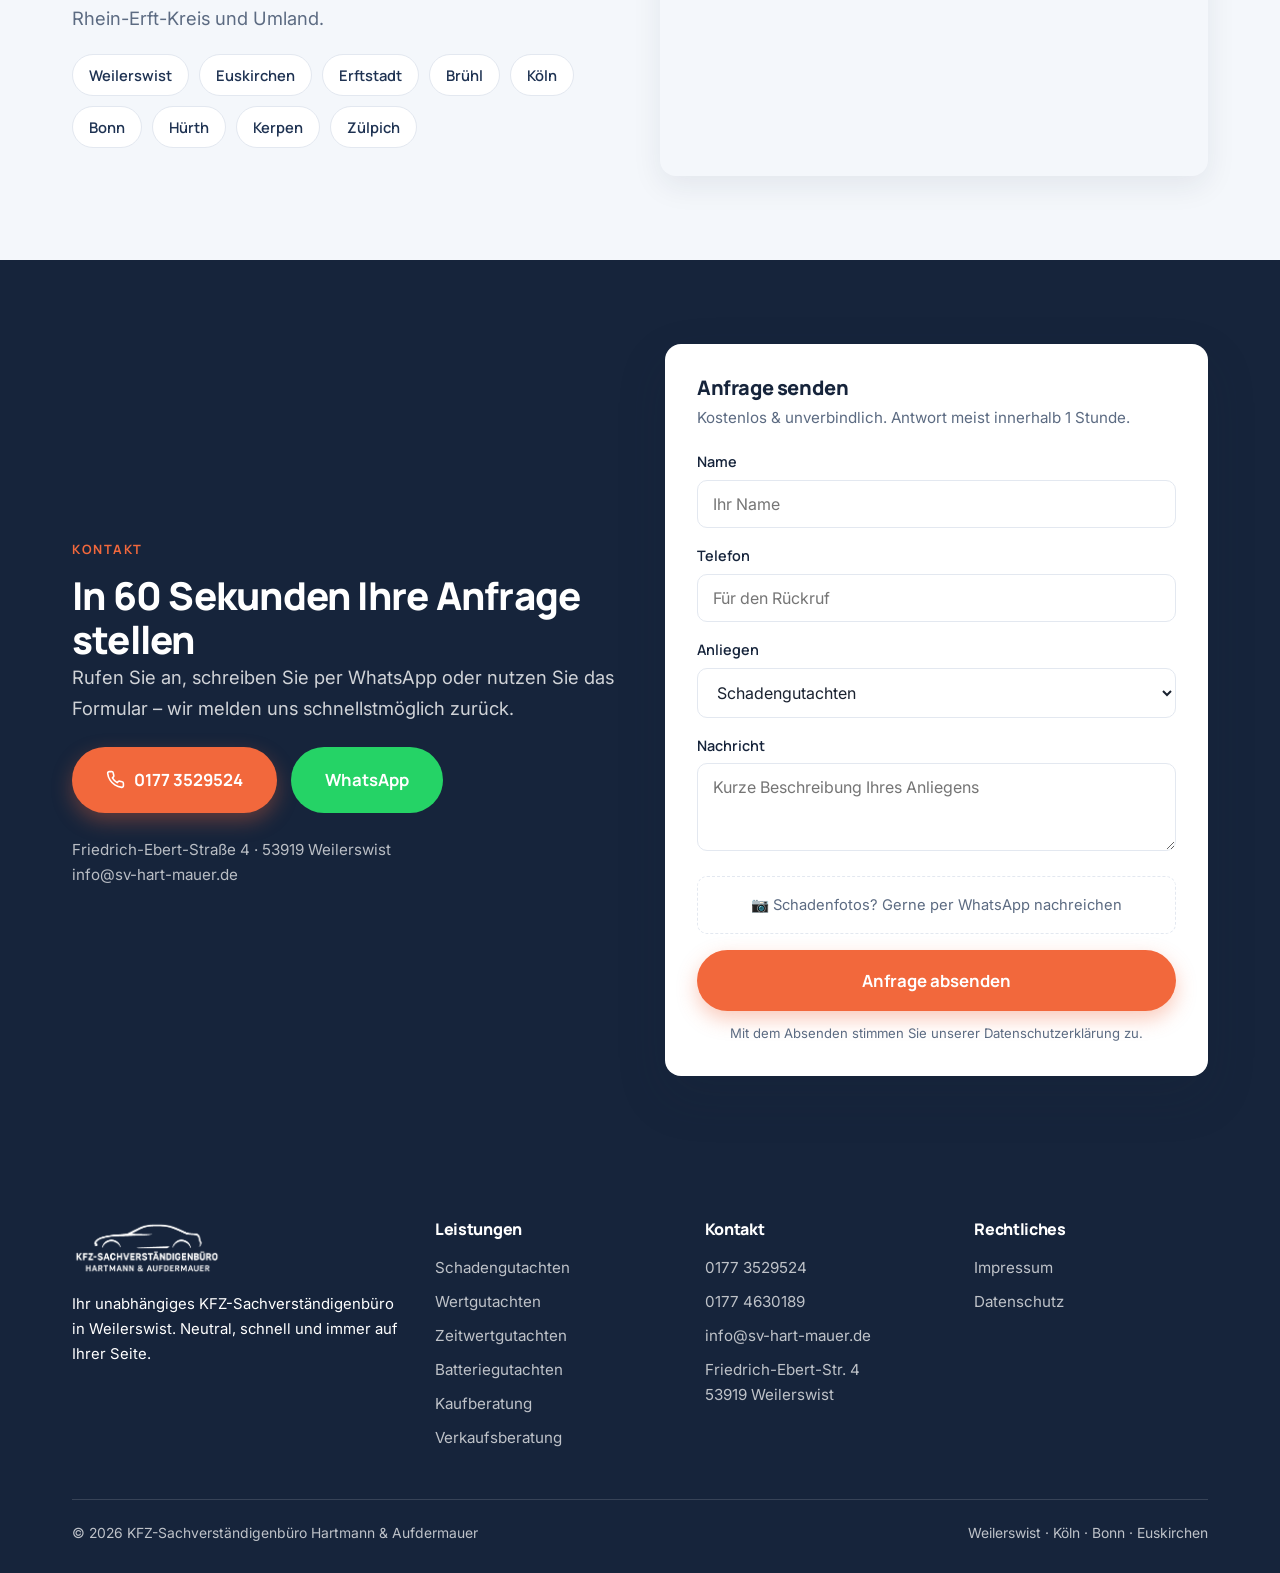
==== commit 1c76a779: "Anfrageformulare technisch verdrahtet (Web3Forms → info@sv-hart-mauer.de) Alle 7 Formulare senden ec" ====
--- a/index.html
+++ b/index.html
@@ -308,19 +308,23 @@
     <div class="form-card">
       <h3>Anfrage senden</h3>
       <p class="sub">Kostenlos & unverbindlich. Antwort meist innerhalb 1 Stunde.</p>
-      <form onsubmit="alert('Demo-Formular – im Live-Betrieb wird die Anfrage versendet.');return false;">
-        <div class="field"><label>Name</label><input type="text" placeholder="Ihr Name" required></div>
-        <div class="field"><label>Telefon</label><input type="tel" placeholder="Für den Rückruf" required></div>
+      <form class="lead-form">
+        <input type="hidden" name="subject" value="Neue Anfrage über die Website">
+        <input type="hidden" name="from_name" value="Website-Formular Hartmann & Aufdermauer">
+        <input type="checkbox" name="botcheck" class="honeypot-field" tabindex="-1" autocomplete="off">
+        <div class="field"><label>Name</label><input type="text" name="name" placeholder="Ihr Name" required></div>
+        <div class="field"><label>Telefon</label><input type="tel" name="phone" placeholder="Für den Rückruf" required></div>
         <div class="field"><label>Anliegen</label>
-          <select>
+          <select name="service">
             <option>Schadengutachten</option><option>Wertgutachten</option>
             <option>Zeitwertgutachten</option><option>Batteriegutachten</option>
             <option>Kaufberatung</option><option>Verkaufsberatung</option>
           </select>
         </div>
-        <div class="field"><label>Nachricht</label><textarea rows="3" placeholder="Kurze Beschreibung Ihres Anliegens"></textarea></div>
-        <div class="field"><div class="field-file">📷 Schadenfotos anhängen (optional) – beschleunigt die Bearbeitung</div></div>
+        <div class="field"><label>Nachricht</label><textarea rows="3" name="message" placeholder="Kurze Beschreibung Ihres Anliegens"></textarea></div>
+        <div class="field"><div class="field-file">📷 Schadenfotos? Gerne per WhatsApp nachreichen</div></div>
         <button class="btn btn-primary btn-block btn-lg" type="submit">Anfrage absenden</button>
+        <p class="form-feedback" aria-live="polite"></p>
         <p class="form-fineprint">Mit dem Absenden stimmen Sie unserer Datenschutzerklärung zu.</p>
       </form>
     </div>
@@ -376,6 +380,7 @@
   </a>
 </div>
 
+<script src="js/forms.js"></script>
 <script>
   // Mobiles Menü bei Klick auf einen Link automatisch schließen
   document.querySelectorAll('.nav a').forEach(function (a) {
--- a/css/style.css
+++ b/css/style.css
@@ -210,6 +210,12 @@
 .field input:focus, .field select:focus, .field textarea:focus { outline: none; border-color: var(--accent); box-shadow: 0 0 0 3px rgba(242,104,60,.15); }
 .field-file { border: 1.5px dashed var(--border); border-radius: var(--radius-sm); padding: 16px; text-align: center; color: var(--muted); font-size: .92rem; }
 .form-fineprint { font-size: .82rem; color: var(--muted); margin-top: 12px; text-align: center; }
+.btn:disabled { opacity: .6; cursor: not-allowed; transform: none; }
+.form-feedback { display: none; margin-top: 14px; padding: 12px 16px; border-radius: var(--radius-sm); font-size: .92rem; text-align: center; font-family: var(--font-head); font-weight: 600; }
+.form-feedback.is-visible { display: block; }
+.form-feedback-ok { background: rgba(43,182,115,.12); color: #1c7d4e; border: 1px solid rgba(43,182,115,.35); }
+.form-feedback-error { background: rgba(242,104,60,.1); color: var(--accent-600); border: 1px solid rgba(242,104,60,.3); }
+.honeypot-field { position: absolute; left: -9999px; top: -9999px; opacity: 0; height: 0; width: 0; }
 
 /* ---------- Placeholder (für noch fehlende Bilder/Grafiken) ---------- */
 .placeholder {
